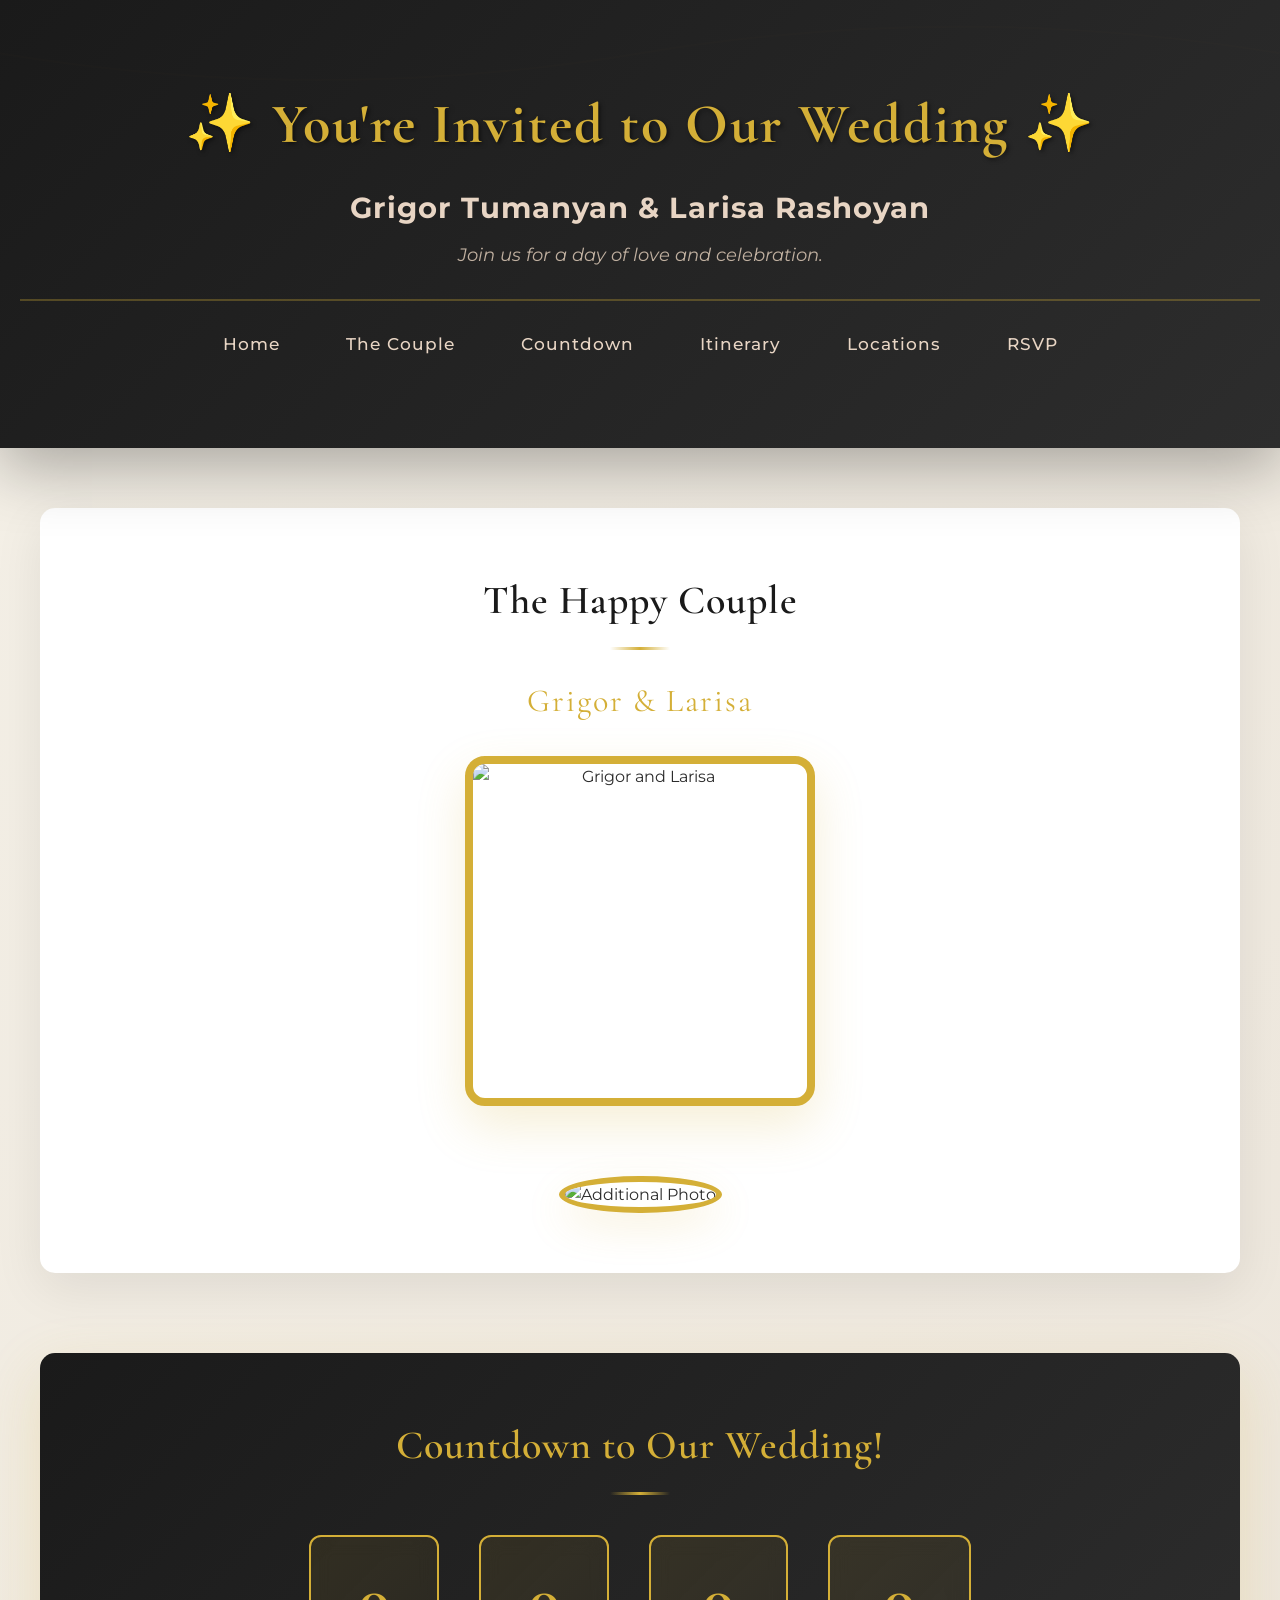
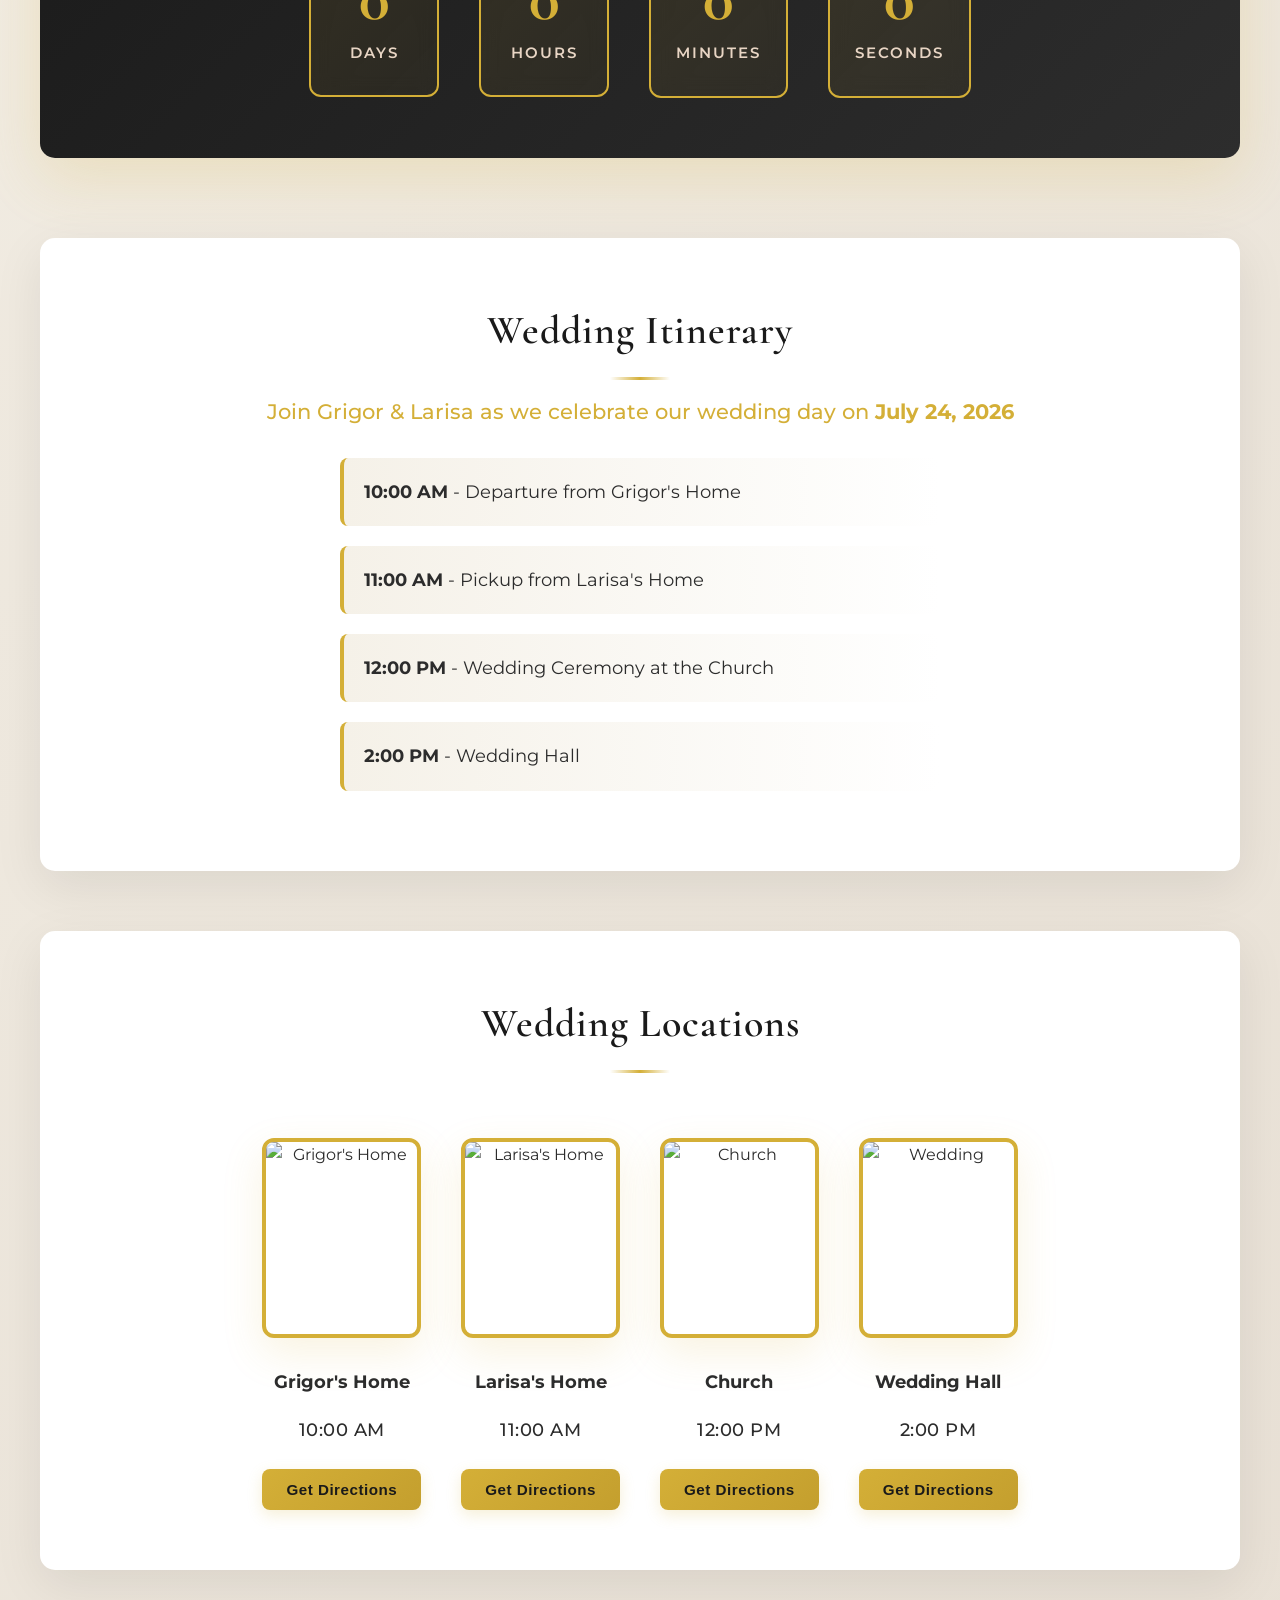
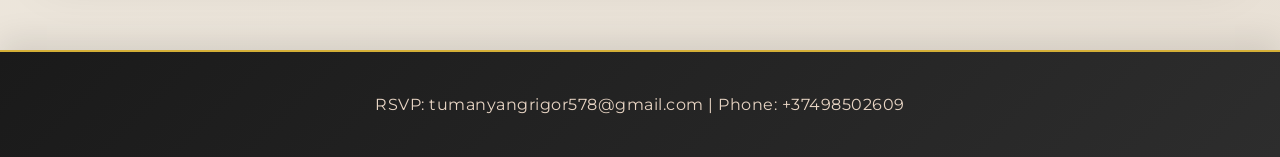
==== index.html @ 92a8a8e8 "optimizing photos" ====
<!DOCTYPE html>
<html lang="en">
<head>
    <meta charset="UTF-8">
    <meta name="viewport" content="width=device-width, initial-scale=1.0">
    <meta name="description" content="Wedding Invitation for Grigor Tumanyan & Larisa Rashoyan - July 24, 2026">
    <title>Wedding Invitation</title>
    <link rel="preconnect" href="https://fonts.googleapis.com">
    <link rel="preconnect" href="https://fonts.gstatic.com" crossorigin>
    <link rel="dns-prefetch" href="https://www.google.com">
    <link rel="stylesheet" href="style.css">
    <link rel="preload" as="image" href="images/main.webp" type="image/webp">
    <link rel="preload" as="image" href="images/main.jpg" type="image/jpeg">
</head>
<body>
    <header id="home">
        <h1 class="header-title">✨ You're Invited to Our Wedding ✨</h1>
        <p class="couple-names"><strong>Grigor Tumanyan & Larisa Rashoyan</strong></p>
        <p class="tagline">Join us for a day of love and celebration.</p>
        <nav class="header-nav">
            <a href="#home" class="nav-link">Home</a>
            <a href="#couple" class="nav-link">The Couple</a>
            <a href="#countdown" class="nav-link">Countdown</a>
            <a href="#itinerary" class="nav-link">Itinerary</a>
            <a href="#locations" class="nav-link">Locations</a>
            <a href="#rsvp" class="nav-link">RSVP</a>
        </nav>
    </header>

    <section class="couple" id="couple">
        <h2>The Happy Couple</h2>
        <p class="subtitle">Grigor & Larisa</p>
        <picture class="main-photo-picture">
            <source srcset="images/main.webp" type="image/webp">
            <img src="images/main.jpg" alt="Grigor and Larisa" class="main-photo" loading="lazy" decoding="async">
        </picture>
        <div class="other-photos">
            <picture>
                <source srcset="images/hands.webp" type="image/webp">
                <img src="images/hands.jpg" alt="Additional Photo" class="photo" loading="lazy" decoding="async">
            </picture>
        </div>
    </section>

    <section class="countdown" id="countdown">
        <h2>Countdown to Our Wedding!</h2>
        <div class="timer">
            <div class="time-unit">
                <span id="days" class="time-value">0</span>
                <p class="time-label">Days</p>
            </div>
            <div class="time-unit">
                <span id="hours" class="time-value">0</span>
                <p class="time-label">Hours</p>
            </div>
            <div class="time-unit">
                <span id="minutes" class="time-value">0</span>
                <p class="time-label">Minutes</p>
            </div>
            <div class="time-unit">
                <span id="seconds" class="time-value">0</span>
                <p class="time-label">Seconds</p>
            </div>
        </div>
    </section>

    <section class="schedule" id="itinerary">
        <h2>Wedding Itinerary</h2>
        <p>Join Grigor & Larisa as we celebrate our wedding day on <strong>July 24, 2026</strong></p>
        <ul>
            <li><strong>10:00 AM</strong> - Departure from Grigor's Home</li>
            <li><strong>11:00 AM</strong> - Pickup from Larisa's Home</li>
            <li><strong>12:00 PM</strong> - Wedding Ceremony at the Church</li>
            <li><strong>2:00 PM</strong> - Wedding Hall</li>
        </ul>
    </section>

    <section class="locations" id="locations">
        <h2>Wedding Locations</h2>
        <div class="locations-grid">
            <div class="location">
                <picture>
                    <source srcset="images/husband_home.webp" type="image/webp">
                    <img src="images/husband_home.jpg" alt="Grigor's Home" class="location-photo" loading="lazy" decoding="async">
                </picture>
                <p><strong>Grigor's Home</strong></p>
                <p class="time">10:00 AM</p>
                <button class="directions-btn" data-lat="40.828538" data-lng="43.827329" data-name="Grigor's Home">Get Directions</button>
            </div>
            <div class="location">
                <picture>
                    <source srcset="images/wife_home.webp" type="image/webp">
                    <img src="images/wife_home.jpg" alt="Larisa's Home" class="location-photo" loading="lazy" decoding="async">
                </picture>
                <p><strong>Larisa's Home</strong></p>
                <p class="time">11:00 AM</p>
                <button class="directions-btn" data-lat="40.804065" data-lng="43.864060" data-name="Larisa's Home">Get Directions</button>
            </div>
            <div class="location">
                <picture>
                    <source srcset="images/church.webp" type="image/webp">
                    <img src="images/church.jpg" alt="Church" class="location-photo" loading="lazy" decoding="async">
                </picture>
                <p><strong>Church</strong></p>
                <p class="time">12:00 PM</p>
                <button class="directions-btn" data-lat="40.784208" data-lng="43.840868" data-name="Church">Get Directions</button>
            </div>
            <div class="location">
                <picture>
                    <source srcset="images/restaurant.webp" type="image/webp">
                    <img src="images/restaurant.jpg" alt="Wedding" class="location-photo" loading="lazy" decoding="async">
                </picture>
                <p><strong>Wedding Hall</strong></p>
                <p class="time">2:00 PM</p>
                <button class="directions-btn" data-lat="40.828369" data-lng="43.833989" data-name="Wedding Hall">Get Directions</button>
            </div>
        </div>
    </section>


    <footer id="rsvp">
        <p>RSVP: tumanyangrigor578@gmail.com | Phone: +37498502609</p>
    </footer>

    <script>
        function updateCountdown() {
            // Set the wedding date and time: July 24, 2026 at 14:00 (2:00 PM)
            const weddingDate = new Date('July 24, 2026 14:00:00').getTime();

            // Update the countdown every 1 second
            const countdownInterval = setInterval(function() {
                // Get current date and time
                const now = new Date().getTime();

                // Calculate time difference
                const distance = weddingDate - now;

                // Calculate days, hours, minutes, seconds
                const days = Math.floor(distance / (1000 * 60 * 60 * 24));
                const hours = Math.floor((distance % (1000 * 60 * 60 * 24)) / (1000 * 60 * 60));
                const minutes = Math.floor((distance % (1000 * 60 * 60)) / (1000 * 60));
                const seconds = Math.floor((distance % (1000 * 60)) / 1000);

                // Update the DOM
                document.getElementById('days').textContent = days;
                document.getElementById('hours').textContent = hours;
                document.getElementById('minutes').textContent = minutes;
                document.getElementById('seconds').textContent = seconds;

                // If the countdown is finished
                if (distance < 0) {
                    clearInterval(countdownInterval);
                    document.getElementById('days').textContent = '0';
                    document.getElementById('hours').textContent = '0';
                    document.getElementById('minutes').textContent = '0';
                    document.getElementById('seconds').textContent = '0';
                }
            }, 1000);
        }

        // Start countdown when page loads
        window.addEventListener('load', updateCountdown);

        // Make header title clickable to scroll to top
        document.addEventListener('DOMContentLoaded', function() {
            const headerTitle = document.querySelector('.header-title');
            if (headerTitle) {
                headerTitle.addEventListener('click', function() {
                    window.scrollTo({
                        top: 0,
                        behavior: 'smooth'
                    });
                });
                headerTitle.style.cursor = 'pointer';
            }

            // Handle directions button clicks
            const directionsButtons = document.querySelectorAll('.directions-btn');

            directionsButtons.forEach(button => {
                button.addEventListener('click', function() {
                    const destLat = this.getAttribute('data-lat');
                    const destLng = this.getAttribute('data-lng');
                    const destName = this.getAttribute('data-name');

                    // Check if geolocation is available
                    if (navigator.geolocation) {
                        this.textContent = 'Getting your location...';
                        this.disabled = true;

                        navigator.geolocation.getCurrentPosition(
                            function(position) {
                                const currentLat = position.coords.latitude;
                                const currentLng = position.coords.longitude;

                                // Open Google Maps with directions
                                const mapsUrl = `https://www.google.com/maps/dir/${currentLat},${currentLng}/${destLat},${destLng}?travelmode=driving`;
                                window.open(mapsUrl, '_blank');

                                // Reset button
                                button.textContent = 'Get Directions';
                                button.disabled = false;
                            },
                            function(error) {
                                // If geolocation fails, open without current location
                                alert('Could not get your location. Opening directions to ' + destName);
                                const mapsUrl = `https://www.google.com/maps/search/${destLat},${destLng}`;
                                window.open(mapsUrl, '_blank');

                                // Reset button
                                button.textContent = 'Get Directions';
                                button.disabled = false;
                            }
                        );
                    } else {
                        // Fallback if geolocation is not available
                        alert('Geolocation is not supported by your browser. Opening location in Google Maps...');
                        const mapsUrl = `https://www.google.com/maps/search/${destLat},${destLng}`;
                        window.open(mapsUrl, '_blank');
                    }
                });
            });
        });
    </script>
</body>
</html>
---- style.css ----
@import url('https://fonts.googleapis.com/css2?family=Cormorant+Garamond:ital,wght@0,300;0,400;0,500;0,600;0,700&family=Montserrat:ital,wght@0,300;0,400;0,500;0,600;0,700&display=swap&font-display=swap');

* {
    margin: 0;
    padding: 0;
    box-sizing: border-box;
}

body {
    font-family: 'Montserrat', sans-serif;
    background: linear-gradient(135deg, #f5f1e8 0%, #e8e0d5 100%);
    color: #2c2c2c;
    line-height: 1.6;
    min-height: 100vh;
    scroll-behavior: smooth;
}

/* Header Styles */
header {
    background: linear-gradient(135deg, #1a1a1a 0%, #2d2d2d 100%);
    color: #fff;
    padding: 80px 20px;
    text-align: center;
    box-shadow: 0 20px 60px rgba(0, 0, 0, 0.3);
    position: relative;
    overflow: hidden;
}

header::before {
    content: '';
    position: absolute;
    top: 0;
    left: 0;
    right: 0;
    bottom: 0;
    background: url('data:image/svg+xml,<svg xmlns="http://www.w3.org/2000/svg" viewBox="0 0 1200 120"><path d="M0,50 Q300,100 600,50 T1200,50" fill="none" stroke="%23d4af37" stroke-width="2" opacity="0.1"/></svg>');
    background-repeat: repeat-x;
    opacity: 0.1;
    pointer-events: none;
}

header h1 {
    font-family: 'Cormorant Garamond', serif;
    font-size: 3.5em;
    color: #d4af37;
    margin-bottom: 15px;
    font-weight: 700;
    letter-spacing: 2px;
    text-shadow: 2px 2px 4px rgba(0, 0, 0, 0.5);
    position: relative;
    z-index: 1;
}

.header-title {
    cursor: pointer;
    transition: all 0.3s ease;
}

.header-title:hover {
    text-shadow: 2px 2px 8px rgba(212, 175, 55, 0.8);
    letter-spacing: 3px;
    transform: scale(1.02);
}

.header-nav {
    display: flex;
    justify-content: center;
    gap: 30px;
    flex-wrap: wrap;
    margin-top: 30px;
    padding-top: 20px;
    border-top: 2px solid rgba(212, 175, 55, 0.3);
    position: relative;
    z-index: 10;
}

.nav-link {
    color: #e8d5c4;
    text-decoration: none;
    font-size: 1.05em;
    font-weight: 500;
    letter-spacing: 1px;
    padding: 8px 16px;
    border: 2px solid transparent;
    border-radius: 6px;
    transition: all 0.3s ease;
    position: relative;
    z-index: 10;
    display: inline-block;
}

.nav-link:hover {
    color: #d4af37;
    border-color: #d4af37;
    background-color: rgba(212, 175, 55, 0.1);
}

.nav-link:active {
    transform: scale(0.98);
}

.couple-names {
    font-size: 1.8em;
    color: #e8d5c4;
    margin-bottom: 10px;
    font-weight: 600;
    letter-spacing: 1px;
    position: relative;
    z-index: 1;
}

.tagline {
    font-size: 1.1em;
    color: #c0b0a0;
    font-style: italic;
    position: relative;
    z-index: 1;
}

/* Section Styles */
section {
    margin: 60px auto;
    padding: 60px 40px;
    max-width: 1200px;
    background: #fff;
    border-radius: 15px;
    box-shadow: 0 15px 50px rgba(0, 0, 0, 0.08);
    transition: transform 0.3s ease, box-shadow 0.3s ease;
}

section:hover {
    transform: translateY(-5px);
    box-shadow: 0 20px 60px rgba(0, 0, 0, 0.12);
}

h2 {
    font-family: 'Cormorant Garamond', serif;
    font-size: 2.5em;
    color: #1a1a1a;
    margin-bottom: 10px;
    text-align: center;
    font-weight: 600;
    letter-spacing: 1px;
}

h2::after {
    content: '';
    display: block;
    width: 60px;
    height: 3px;
    background: linear-gradient(90deg, transparent, #d4af37, transparent);
    margin: 15px auto;
}

/* Couple Section */
.couple {
    display: flex;
    flex-direction: column;
    align-items: center;
    text-align: center;
}

.subtitle {
    font-family: 'Cormorant Garamond', serif;
    font-size: 2em;
    color: #d4af37;
    margin-bottom: 30px;
    font-weight: 400;
    letter-spacing: 2px;
}

.main-photo {
    width: 350px;
    height: 350px;
    object-fit: cover;
    border-radius: 20px;
    border: 8px solid #d4af37;
    margin-bottom: 40px;
    box-shadow: 0 20px 50px rgba(212, 175, 55, 0.2);
    transition: transform 0.3s ease;
    display: block;
}

.main-photo-picture {
    display: block;
}

.main-photo:hover {
    transform: scale(1.02);
}

.other-photos {
    display: flex;
    gap: 30px;
    justify-content: center;
    flex-wrap: wrap;
    margin-top: 30px;
}

.photo {
    width: 180px;
    height: 180px;
    object-fit: cover;
    border-radius: 50%;
    border: 6px solid #d4af37;
    box-shadow: 0 15px 40px rgba(212, 175, 55, 0.15);
    transition: transform 0.3s ease;
}

.photo:hover {
    transform: scale(1.05) rotate(-2deg);
}

/* Countdown Section */
.countdown {
    background: linear-gradient(135deg, #1a1a1a 0%, #2d2d2d 100%);
    color: white;
    padding: 60px 40px;
    border-radius: 15px;
    box-shadow: 0 20px 60px rgba(212, 175, 55, 0.2);
    position: relative;
    overflow: hidden;
    margin: 80px auto;
}

.countdown::before {
    content: '';
    position: absolute;
    top: -50%;
    right: -50%;
    width: 500px;
    height: 500px;
    background: radial-gradient(circle, #d4af37 0%, transparent 70%);
    opacity: 0.05;
}

.countdown h2 {
    color: #d4af37;
    position: relative;
    z-index: 1;
}

.timer {
    display: flex;
    justify-content: center;
    gap: 40px;
    flex-wrap: wrap;
    position: relative;
    z-index: 1;
    margin-top: 40px;
}

.time-unit {
    background: linear-gradient(135deg, rgba(212, 175, 55, 0.1) 0%, rgba(212, 175, 55, 0.05) 100%);
    padding: 30px 25px;
    border-radius: 12px;
    border: 2px solid #d4af37;
    min-width: 130px;
    text-align: center;
    backdrop-filter: blur(10px);
    transition: all 0.3s ease;
}

.time-unit:hover {
    background: linear-gradient(135deg, rgba(212, 175, 55, 0.2) 0%, rgba(212, 175, 55, 0.1) 100%);
    transform: scale(1.05);
    box-shadow: 0 10px 30px rgba(212, 175, 55, 0.3);
}

.time-value {
    display: block;
    font-size: 4em;
    font-weight: 700;
    color: #d4af37;
    line-height: 1;
    margin-bottom: 10px;
    font-family: 'Cormorant Garamond', serif;
}

.time-label {
    margin: 0;
    font-size: 0.95em;
    text-transform: uppercase;
    letter-spacing: 2px;
    color: #e8d5c4;
    font-weight: 600;
}

/* Schedule Section */
.schedule {
    background: #fff;
    text-align: center;
}

.schedule p {
    font-size: 1.3em;
    color: #d4af37;
    margin-bottom: 30px;
    font-weight: 500;
}

ul {
    list-style: none;
    padding: 0;
    text-align: left;
    max-width: 600px;
    margin: 0 auto;
}

li {
    margin: 20px 0;
    padding: 20px;
    background: linear-gradient(90deg, #f5f1e8 0%, #fff 100%);
    border-left: 4px solid #d4af37;
    border-radius: 8px;
    transition: all 0.3s ease;
    font-size: 1.1em;
    color: #2c2c2c;
}

li:hover {
    background: linear-gradient(90deg, #e8dcc8 0%, #f9f7f3 100%);
    border-left-width: 6px;
    box-shadow: 0 5px 15px rgba(212, 175, 55, 0.1);
    transform: translateX(10px);
}

/* Locations Section */
.locations {
    padding: 60px 40px;
    display: flex;
    flex-direction: column;
}

.locations h2 {
    margin-bottom: 50px;
}

.locations-grid {
    display: flex;
    flex-wrap: wrap;
    justify-content: center;
    gap: 40px;
}

.location {
    display: flex;
    flex-direction: column;
    text-align: center;
    max-width: 250px;
    transition: all 0.3s ease;
}

.location:hover {
    transform: translateY(-10px);
}

.location-photo {
    width: 100%;
    height: 200px;
    object-fit: cover;
    border-radius: 12px;
    border: 4px solid #d4af37;
    margin-bottom: 20px;
    box-shadow: 0 15px 40px rgba(212, 175, 55, 0.15);
    transition: transform 0.3s ease;
    display: block;
}

picture {
    display: block;
}

.location-photo:hover {
    transform: scale(1.03);
}

.location p {
    font-size: 1.1em;
    color: #2c2c2c;
    margin: 10px 0;
    font-weight: 500;
}

.time {
    font-size: 0.95em;
    color: #d4af37;
    margin-top: 10px;
    font-weight: 600;
    letter-spacing: 0.5px;
}

.directions-btn {
    background: linear-gradient(135deg, #d4af37 0%, #c49f2e 100%);
    color: #1a1a1a;
    border: none;
    padding: 12px 24px;
    font-size: 0.95em;
    font-weight: 600;
    border-radius: 8px;
    cursor: pointer;
    margin-top: 15px;
    transition: all 0.3s ease;
    letter-spacing: 0.5px;
    box-shadow: 0 5px 15px rgba(212, 175, 55, 0.2);
}

.directions-btn:hover:not(:disabled) {
    background: linear-gradient(135deg, #e8c83d 0%, #d4af37 100%);
    transform: translateY(-2px);
    box-shadow: 0 8px 25px rgba(212, 175, 55, 0.35);
}

.directions-btn:active:not(:disabled) {
    transform: translateY(0);
    box-shadow: 0 3px 10px rgba(212, 175, 55, 0.2);
}

.directions-btn:disabled {
    opacity: 0.7;
    cursor: not-allowed;
}


footer {
    background: linear-gradient(135deg, #1a1a1a 0%, #2d2d2d 100%);
    color: #e8d5c4;
    padding: 40px 20px;
    text-align: center;
    margin-top: 80px;
    border-top: 2px solid #d4af37;
    box-shadow: 0 -10px 30px rgba(0, 0, 0, 0.1);
    position: relative;
}

footer p {
    margin: 0;
    font-size: 1em;
    letter-spacing: 0.5px;
}

footer a {
    color: #d4af37;
    text-decoration: none;
    transition: color 0.3s ease;
}

footer a:hover {
    color: #e8d5c4;
    text-decoration: underline;
}
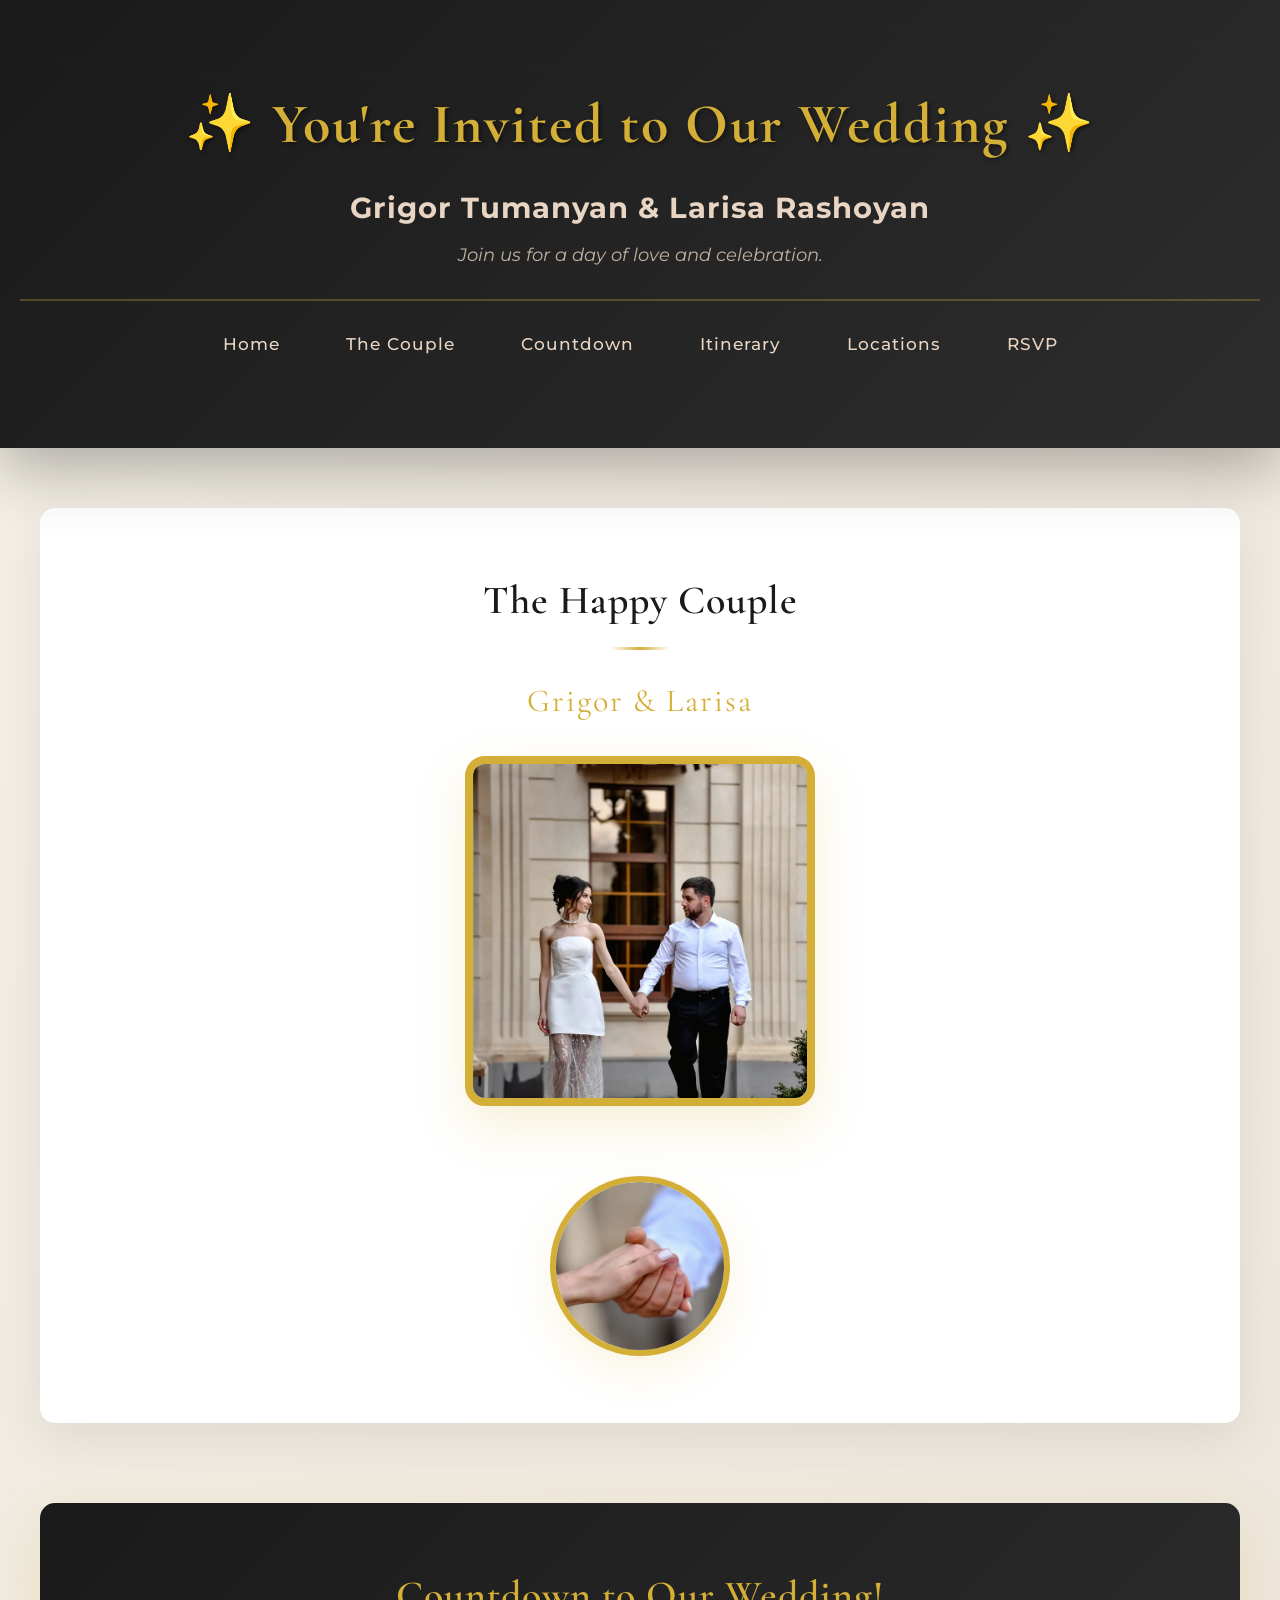
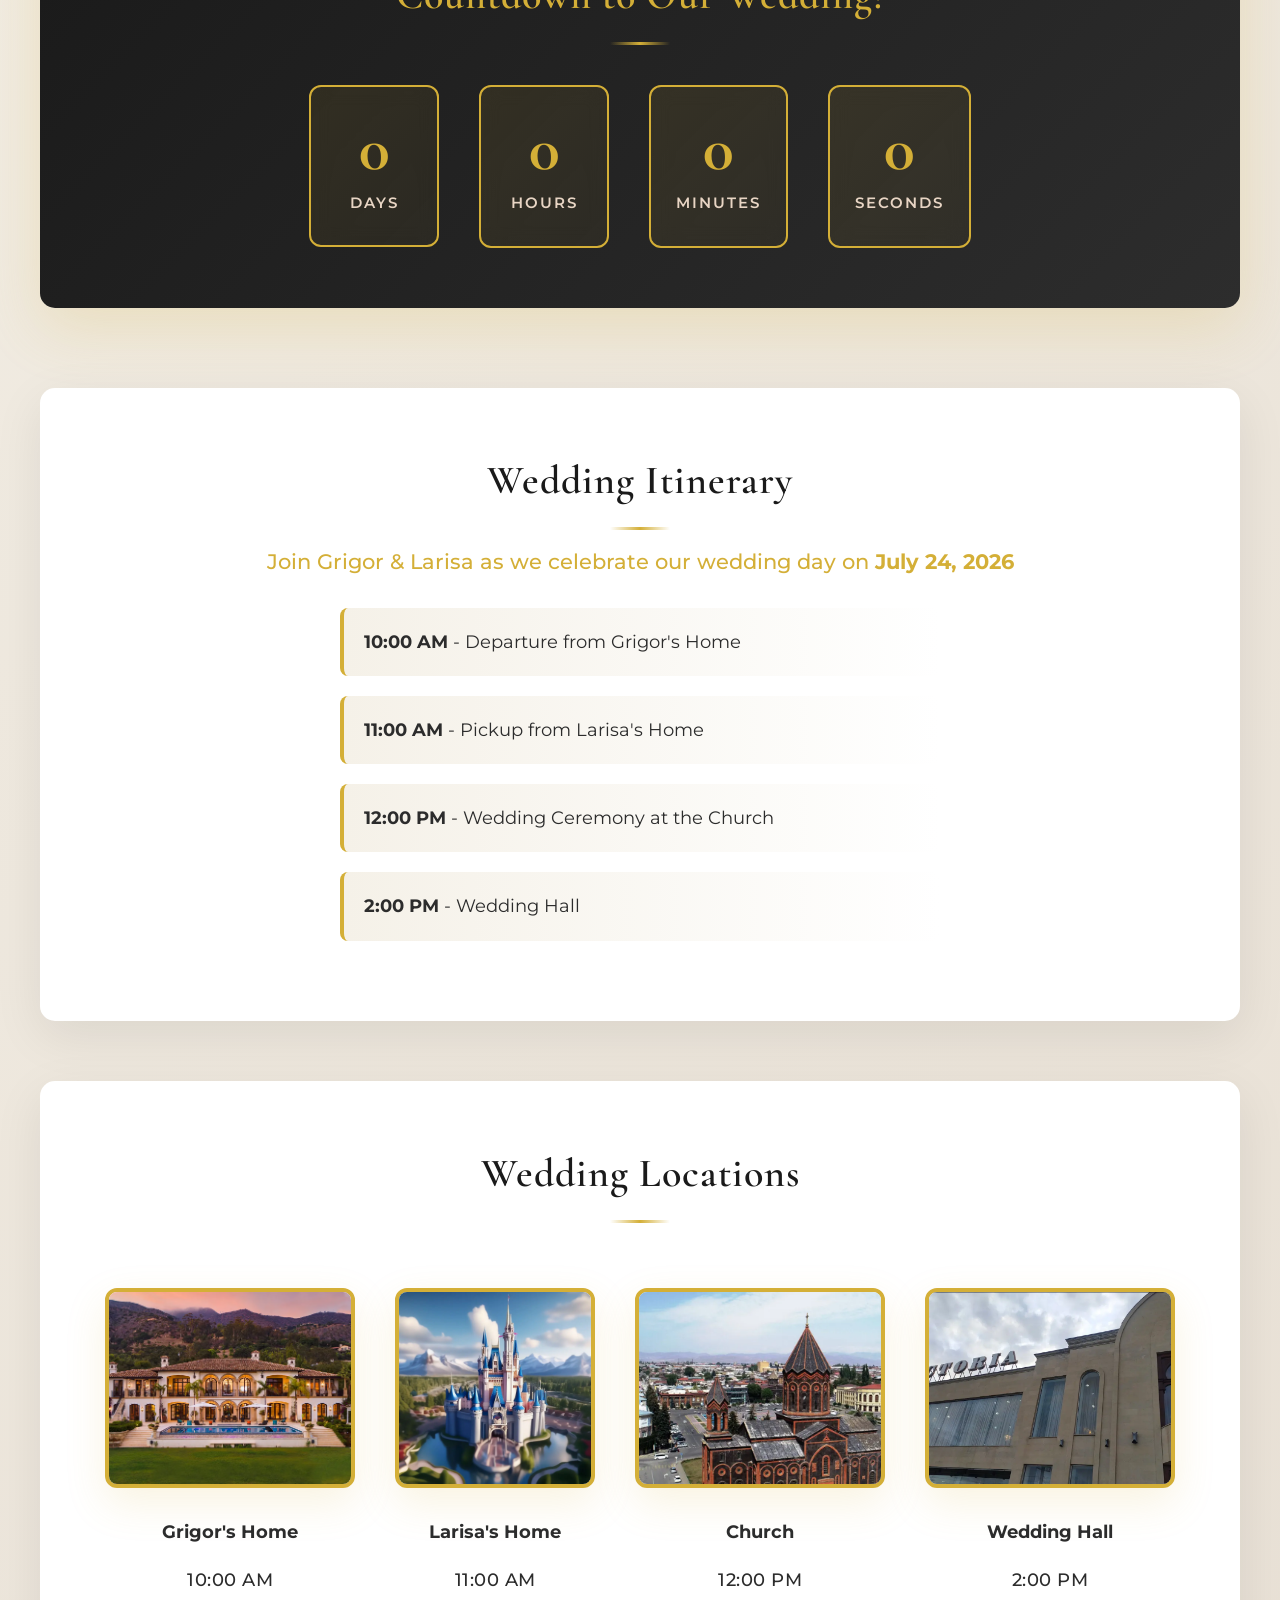
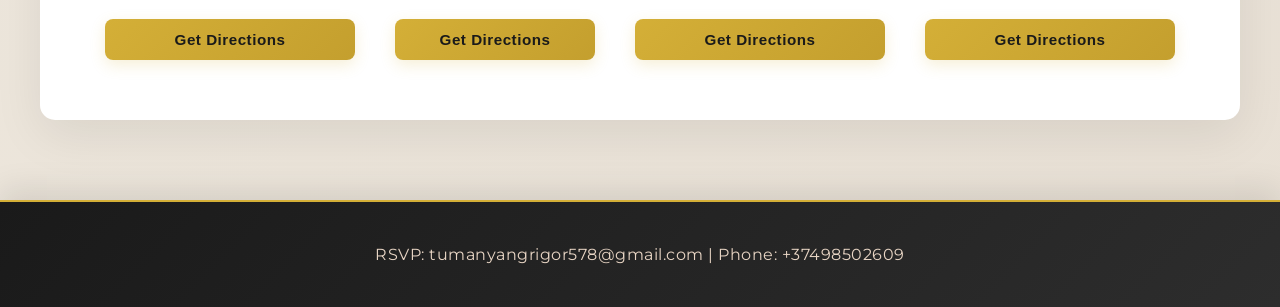
==== commit 820b7240: "optimizing photos" ====
--- a/index.html
+++ b/index.html
@@ -9,8 +9,8 @@
     <link rel="preconnect" href="https://fonts.gstatic.com" crossorigin>
     <link rel="dns-prefetch" href="https://www.google.com">
     <link rel="stylesheet" href="style.css">
-    <link rel="preload" as="image" href="images/main.webp" type="image/webp">
-    <link rel="preload" as="image" href="images/main.jpg" type="image/jpeg">
+    <link rel="preload" as="image" href="./images/main.webp" type="image/webp">
+    <link rel="preload" as="image" href="./images/main.jpg" type="image/jpeg">
 </head>
 <body>
     <header id="home">
@@ -31,13 +31,13 @@
         <h2>The Happy Couple</h2>
         <p class="subtitle">Grigor & Larisa</p>
         <picture class="main-photo-picture">
-            <source srcset="images/main.webp" type="image/webp">
-            <img src="images/main.jpg" alt="Grigor and Larisa" class="main-photo" loading="lazy" decoding="async">
+            <source srcset="./images/main.webp" type="image/webp">
+            <img src="./images/main.jpg" alt="Grigor and Larisa" class="main-photo">
         </picture>
         <div class="other-photos">
             <picture>
-                <source srcset="images/hands.webp" type="image/webp">
-                <img src="images/hands.jpg" alt="Additional Photo" class="photo" loading="lazy" decoding="async">
+                <source srcset="./images/hands.webp" type="image/webp">
+                <img src="./images/hands.jpg" alt="Additional Photo" class="photo">
             </picture>
         </div>
     </section>
@@ -80,8 +80,8 @@
         <div class="locations-grid">
             <div class="location">
                 <picture>
-                    <source srcset="images/husband_home.webp" type="image/webp">
-                    <img src="images/husband_home.jpg" alt="Grigor's Home" class="location-photo" loading="lazy" decoding="async">
+                    <source srcset="./images/husband_home.webp" type="image/webp">
+                    <img src="./images/husband_home.jpg" alt="Grigor's Home" class="location-photo">
                 </picture>
                 <p><strong>Grigor's Home</strong></p>
                 <p class="time">10:00 AM</p>
@@ -89,8 +89,8 @@
             </div>
             <div class="location">
                 <picture>
-                    <source srcset="images/wife_home.webp" type="image/webp">
-                    <img src="images/wife_home.jpg" alt="Larisa's Home" class="location-photo" loading="lazy" decoding="async">
+                    <source srcset="./images/wife_home.webp" type="image/webp">
+                    <img src="./images/wife_home.jpg" alt="Larisa's Home" class="location-photo">
                 </picture>
                 <p><strong>Larisa's Home</strong></p>
                 <p class="time">11:00 AM</p>
@@ -98,8 +98,8 @@
             </div>
             <div class="location">
                 <picture>
-                    <source srcset="images/church.webp" type="image/webp">
-                    <img src="images/church.jpg" alt="Church" class="location-photo" loading="lazy" decoding="async">
+                    <source srcset="./images/church.webp" type="image/webp">
+                    <img src="./images/church.jpg" alt="Church" class="location-photo">
                 </picture>
                 <p><strong>Church</strong></p>
                 <p class="time">12:00 PM</p>
@@ -107,8 +107,8 @@
             </div>
             <div class="location">
                 <picture>
-                    <source srcset="images/restaurant.webp" type="image/webp">
-                    <img src="images/restaurant.jpg" alt="Wedding" class="location-photo" loading="lazy" decoding="async">
+                    <source srcset="./images/restaurant.webp" type="image/webp">
+                    <img src="./images/restaurant.jpg" alt="Wedding" class="location-photo">
                 </picture>
                 <p><strong>Wedding Hall</strong></p>
                 <p class="time">2:00 PM</p>
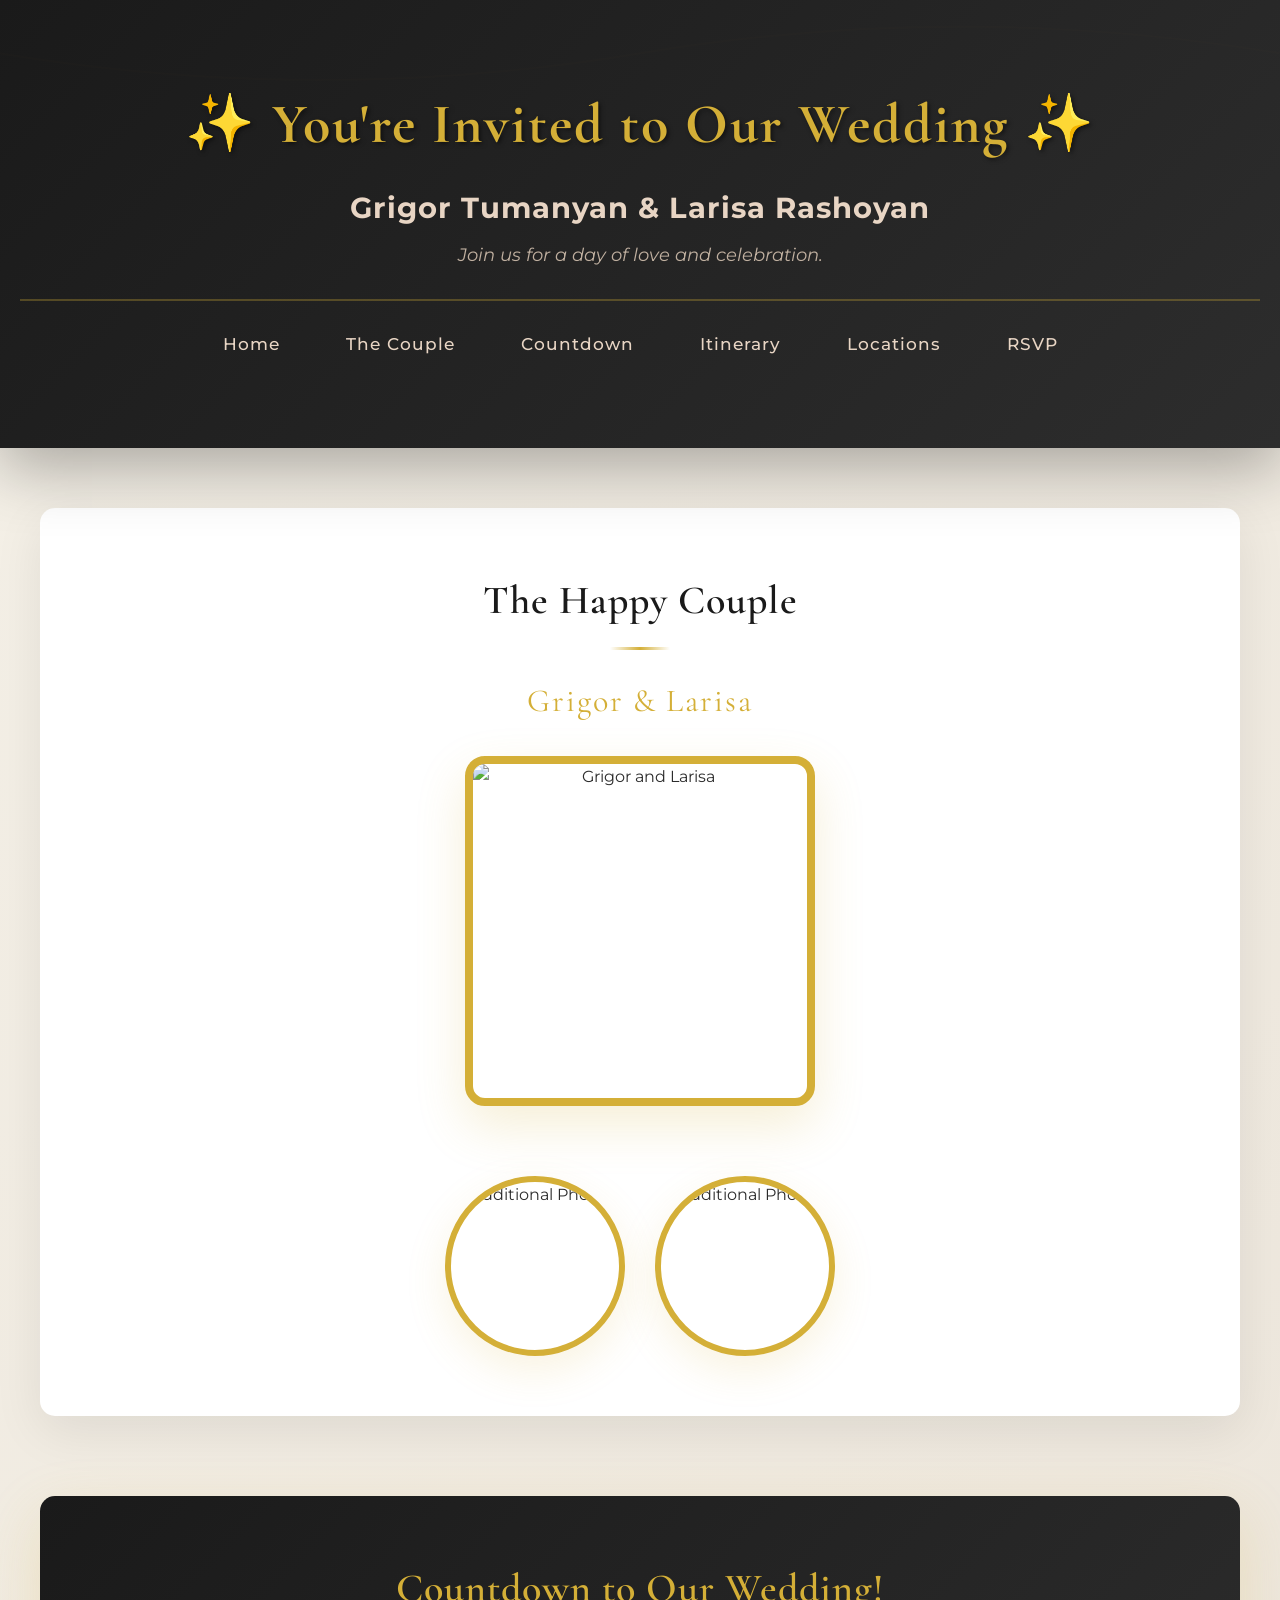
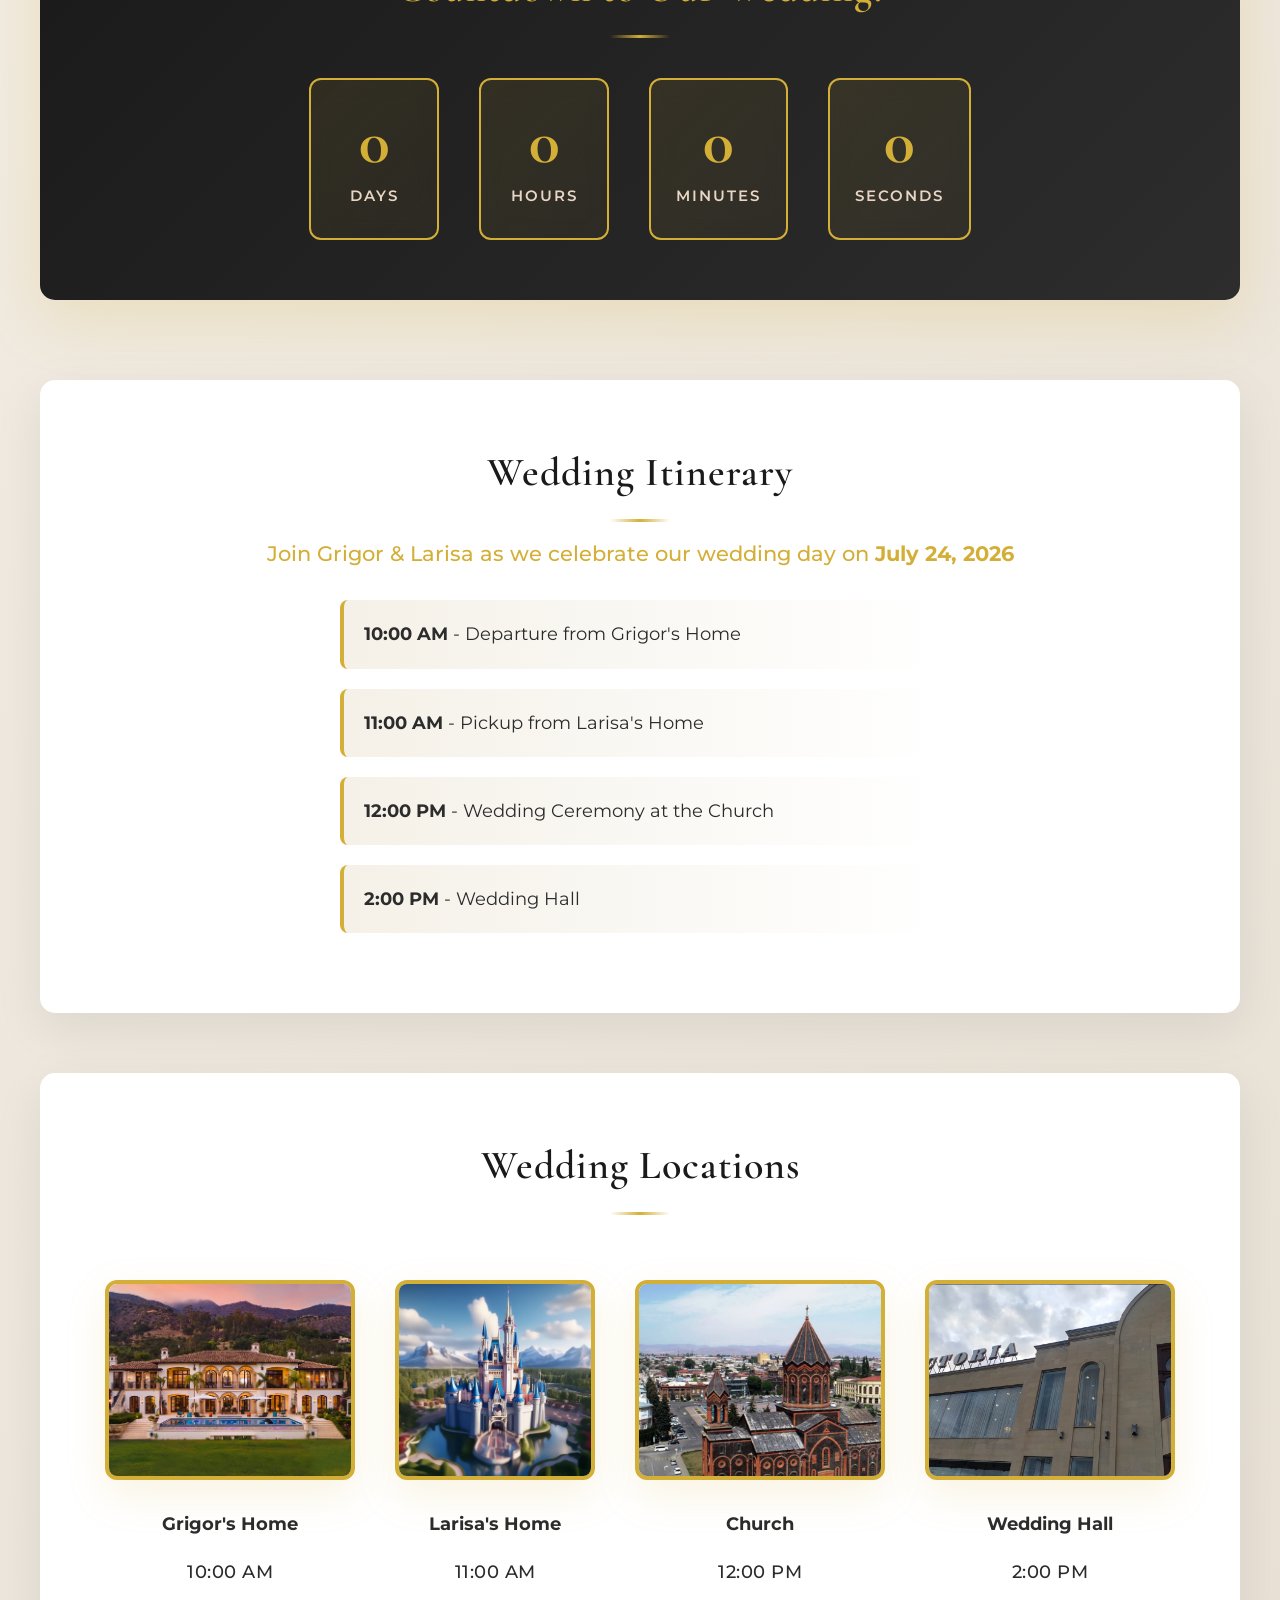
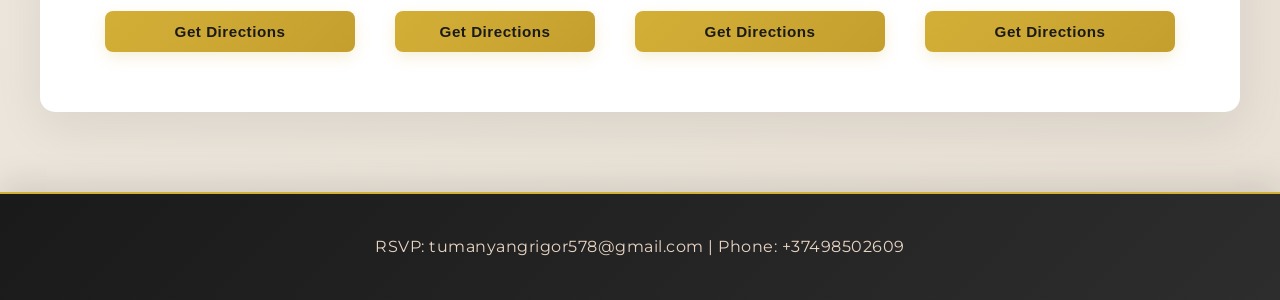
==== commit 8184c273: "rollback" ====
--- a/index.html
+++ b/index.html
@@ -3,14 +3,10 @@
 <head>
     <meta charset="UTF-8">
     <meta name="viewport" content="width=device-width, initial-scale=1.0">
-    <meta name="description" content="Wedding Invitation for Grigor Tumanyan & Larisa Rashoyan - July 24, 2026">
     <title>Wedding Invitation</title>
     <link rel="preconnect" href="https://fonts.googleapis.com">
     <link rel="preconnect" href="https://fonts.gstatic.com" crossorigin>
-    <link rel="dns-prefetch" href="https://www.google.com">
     <link rel="stylesheet" href="style.css">
-    <link rel="preload" as="image" href="./images/main.webp" type="image/webp">
-    <link rel="preload" as="image" href="./images/main.jpg" type="image/jpeg">
 </head>
 <body>
     <header id="home">
@@ -30,15 +26,10 @@
     <section class="couple" id="couple">
         <h2>The Happy Couple</h2>
         <p class="subtitle">Grigor & Larisa</p>
-        <picture class="main-photo-picture">
-            <source srcset="./images/main.webp" type="image/webp">
-            <img src="./images/main.jpg" alt="Grigor and Larisa" class="main-photo">
-        </picture>
+        <img src="images/main.jpg" alt="Grigor and Larisa" class="main-photo" loading="lazy">
         <div class="other-photos">
-            <picture>
-                <source srcset="./images/hands.webp" type="image/webp">
-                <img src="./images/hands.jpg" alt="Additional Photo" class="photo">
-            </picture>
+            <img src="images/fathers.jpg" alt="Additional Photo 1" class="photo" loading="lazy">
+            <img src="images/hands.jpg" alt="Additional Photo 2" class="photo" loading="lazy">
         </div>
     </section>
 
@@ -79,37 +70,26 @@
         <h2>Wedding Locations</h2>
         <div class="locations-grid">
             <div class="location">
-                <picture>
-                    <source srcset="./images/husband_home.webp" type="image/webp">
-                    <img src="./images/husband_home.jpg" alt="Grigor's Home" class="location-photo">
-                </picture>
+                <img src="images/husband_home.jpg" alt="Grigor's Home" class="location-photo" loading="lazy">
                 <p><strong>Grigor's Home</strong></p>
                 <p class="time">10:00 AM</p>
                 <button class="directions-btn" data-lat="40.828538" data-lng="43.827329" data-name="Grigor's Home">Get Directions</button>
             </div>
             <div class="location">
-                <picture>
-                    <source srcset="./images/wife_home.webp" type="image/webp">
-                    <img src="./images/wife_home.jpg" alt="Larisa's Home" class="location-photo">
-                </picture>
+                <img src="images/wife_home.jpg" alt="Larisa's Home" class="location-photo" loading="lazy">
                 <p><strong>Larisa's Home</strong></p>
                 <p class="time">11:00 AM</p>
                 <button class="directions-btn" data-lat="40.804065" data-lng="43.864060" data-name="Larisa's Home">Get Directions</button>
             </div>
-            <div class="location">
-                <picture>
-                    <source srcset="./images/church.webp" type="image/webp">
-                    <img src="./images/church.jpg" alt="Church" class="location-photo">
-                </picture>
+
+            <div class="location">
+                <img src="images/church.jpg" alt="Church" class="location-photo" loading="lazy">
                 <p><strong>Church</strong></p>
                 <p class="time">12:00 PM</p>
                 <button class="directions-btn" data-lat="40.784208" data-lng="43.840868" data-name="Church">Get Directions</button>
             </div>
             <div class="location">
-                <picture>
-                    <source srcset="./images/restaurant.webp" type="image/webp">
-                    <img src="./images/restaurant.jpg" alt="Wedding" class="location-photo">
-                </picture>
+                <img src="images/restaurant.jpg" alt="Wedding" class="location-photo" loading="lazy">
                 <p><strong>Wedding Hall</strong></p>
                 <p class="time">2:00 PM</p>
                 <button class="directions-btn" data-lat="40.828369" data-lng="43.833989" data-name="Wedding Hall">Get Directions</button>
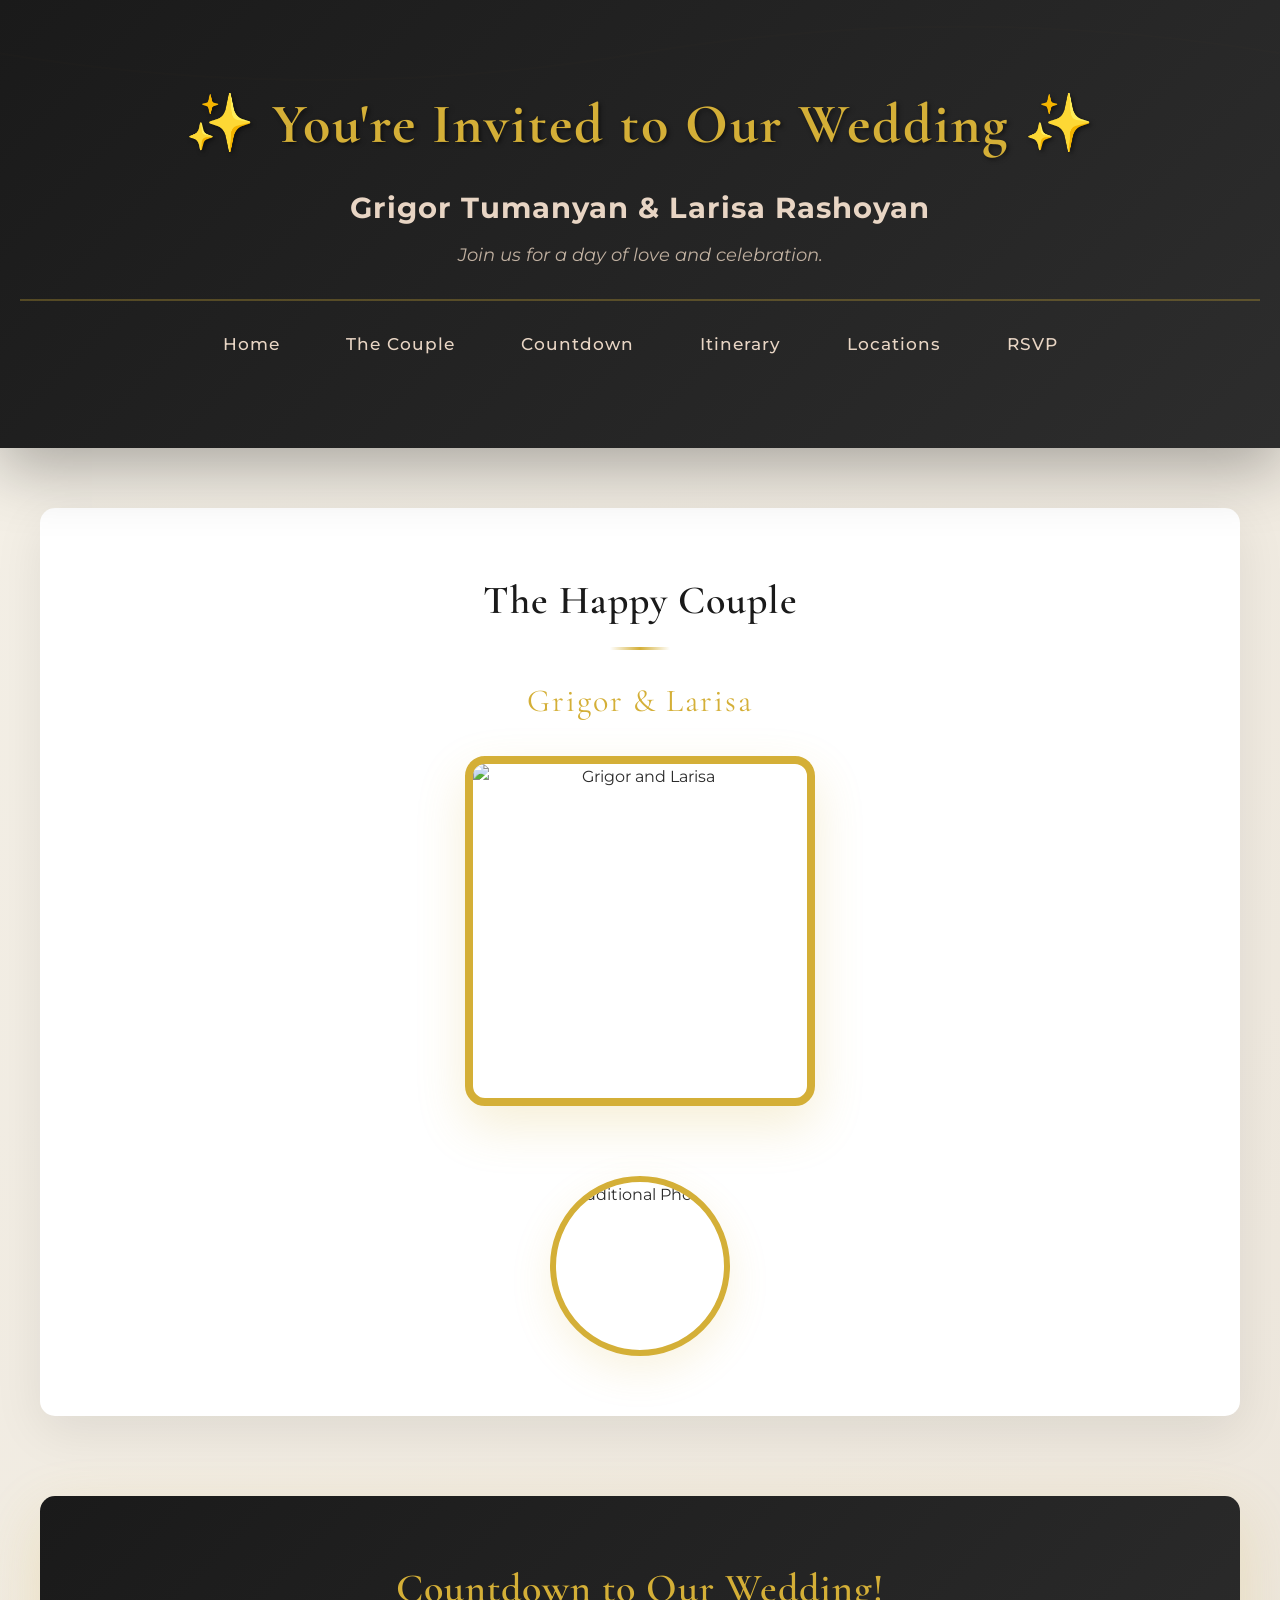
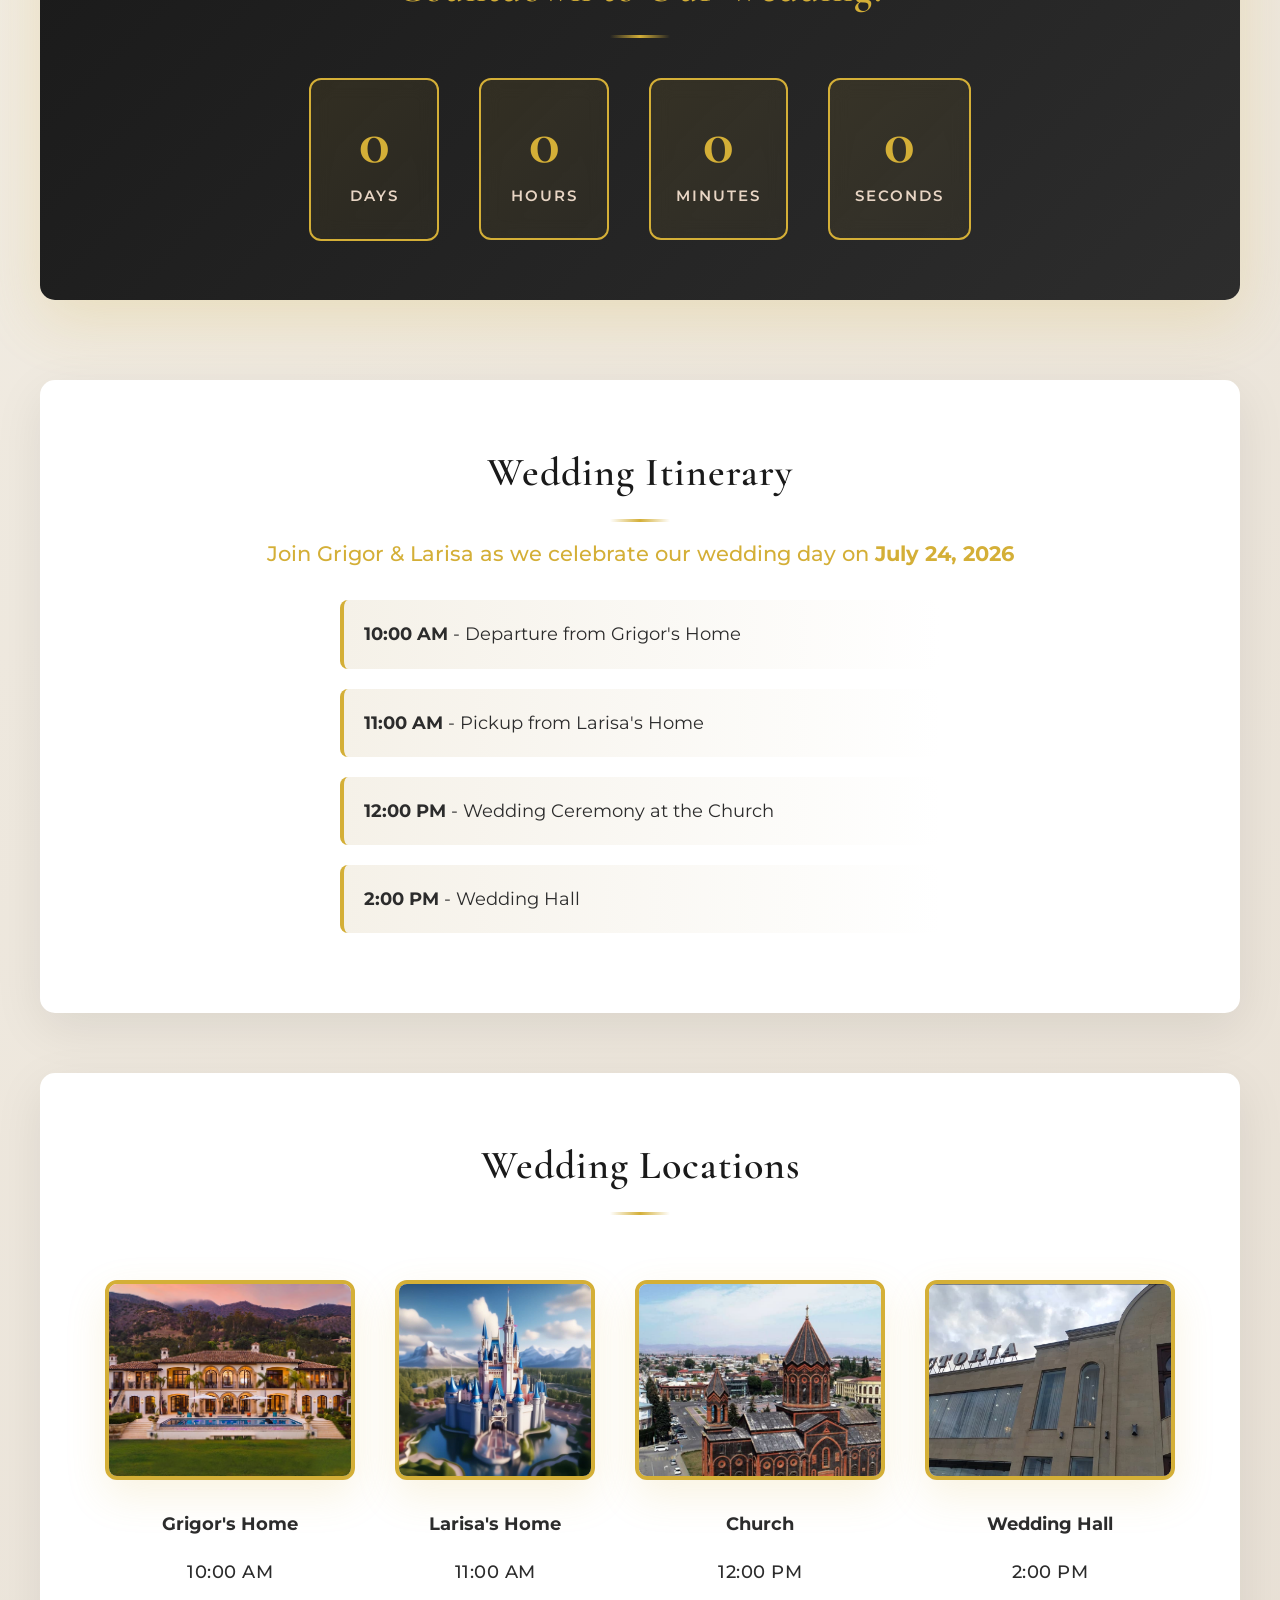
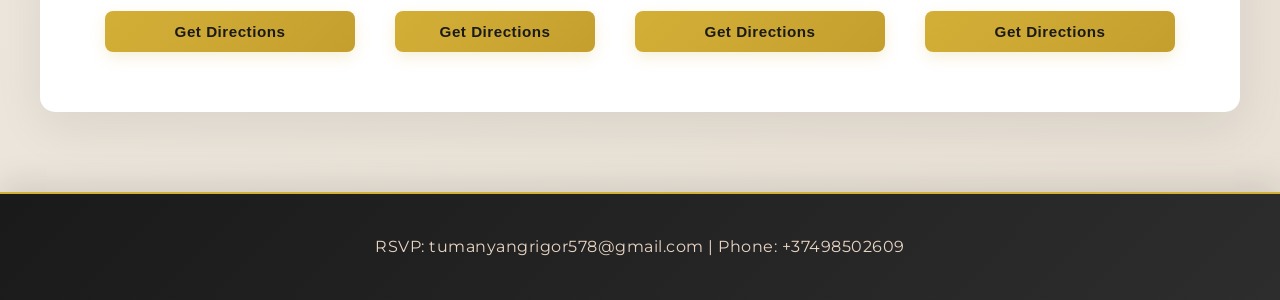
==== commit 580cdf59: "remove fathers photo" ====
--- a/index.html
+++ b/index.html
@@ -28,7 +28,6 @@
         <p class="subtitle">Grigor & Larisa</p>
         <img src="images/main.jpg" alt="Grigor and Larisa" class="main-photo" loading="lazy">
         <div class="other-photos">
-            <img src="images/fathers.jpg" alt="Additional Photo 1" class="photo" loading="lazy">
             <img src="images/hands.jpg" alt="Additional Photo 2" class="photo" loading="lazy">
         </div>
     </section>
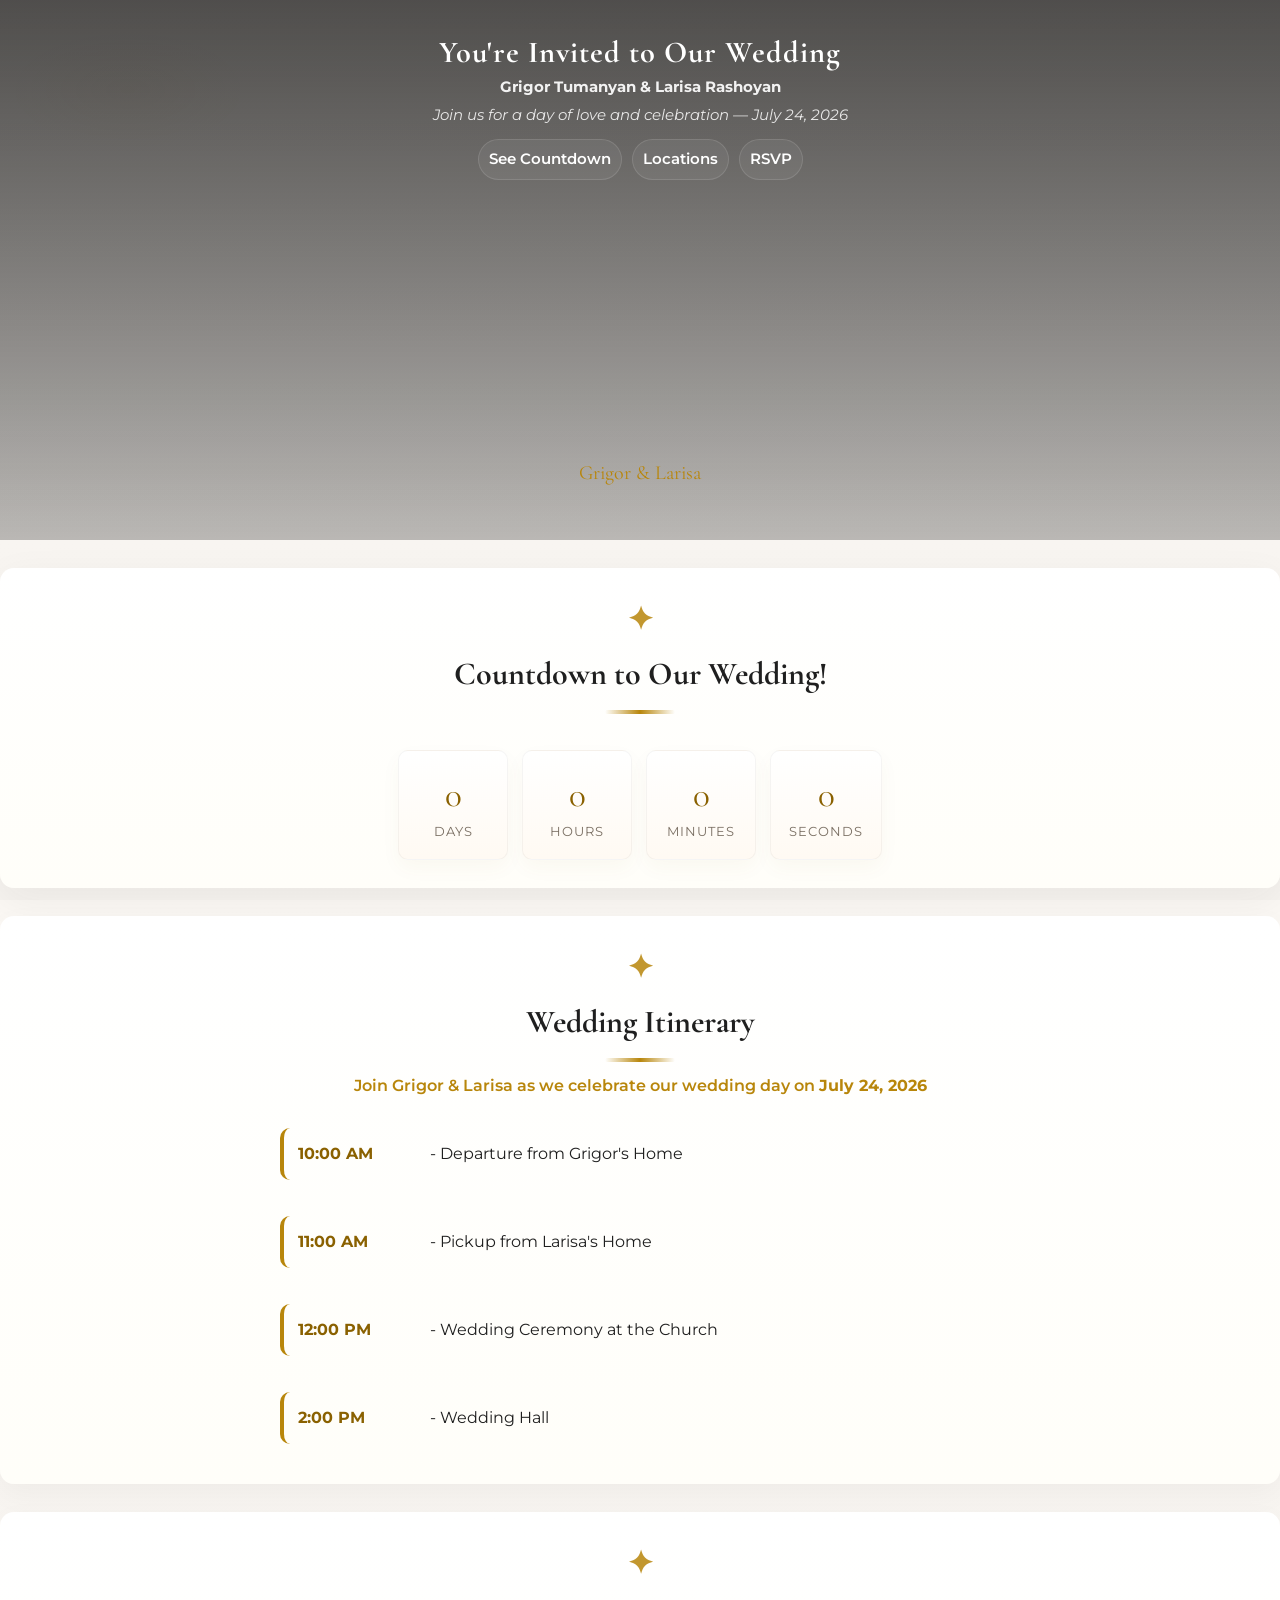
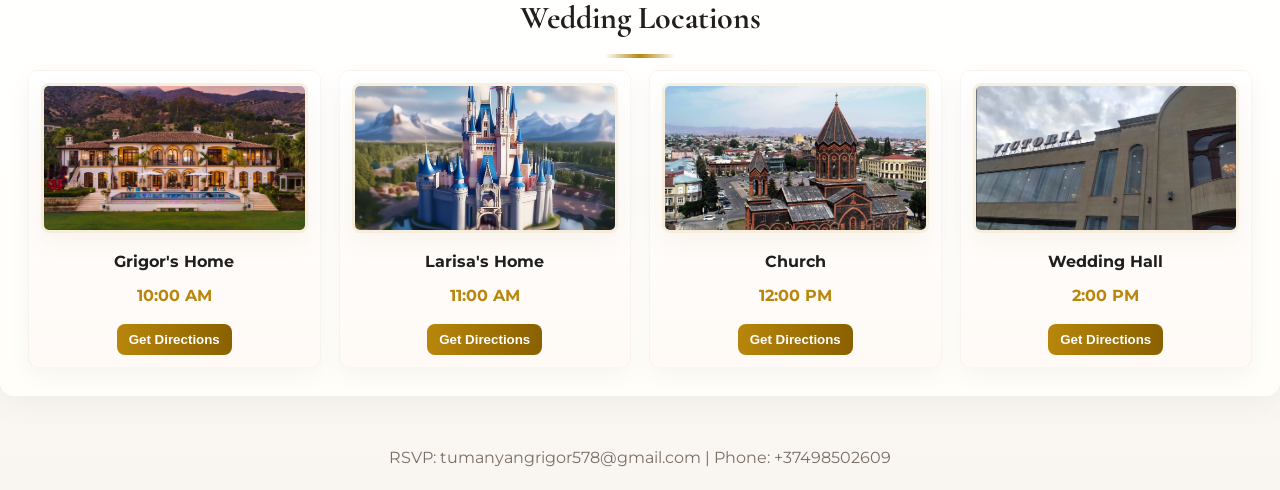
==== commit c0c7fab5: "header is good" ====
--- a/index.html
+++ b/index.html
@@ -7,30 +7,34 @@
     <link rel="preconnect" href="https://fonts.googleapis.com">
     <link rel="preconnect" href="https://fonts.gstatic.com" crossorigin>
     <link rel="stylesheet" href="style.css">
+    <link rel="stylesheet" href="theme.css">
+    <!-- AOS for subtle scroll animations -->
+    <link rel="stylesheet" href="https://unpkg.com/aos@2.3.1/dist/aos.css" />
 </head>
 <body>
     <header id="home">
-        <h1 class="header-title">✨ You're Invited to Our Wedding ✨</h1>
-        <p class="couple-names"><strong>Grigor Tumanyan & Larisa Rashoyan</strong></p>
-        <p class="tagline">Join us for a day of love and celebration.</p>
-        <nav class="header-nav">
-            <a href="#home" class="nav-link">Home</a>
-            <a href="#couple" class="nav-link">The Couple</a>
-            <a href="#countdown" class="nav-link">Countdown</a>
-            <a href="#itinerary" class="nav-link">Itinerary</a>
-            <a href="#locations" class="nav-link">Locations</a>
-            <a href="#rsvp" class="nav-link">RSVP</a>
-        </nav>
+        <div class="hero-wrap">
+            <div class="hero-left" data-aos="fade-up">
+                <h1 class="header-title">You're Invited to Our Wedding</h1>
+                <p class="couple-names"><strong>Grigor Tumanyan &amp; Larisa Rashoyan</strong></p>
+                <p class="tagline">Join us for a day of love and celebration — July 24, 2026</p>
+                <nav class="header-nav hero-cta">
+                    <a href="#countdown" class="nav-link hero-btn">See Countdown</a>
+                    <a href="#locations" class="nav-link hero-btn">Locations</a>
+                    <a href="#rsvp" class="nav-link hero-btn">RSVP</a>
+                </nav>
+            </div>
+
+            <div class="hero-right" data-aos="zoom-in">
+                <div>
+                    <div class="hero-photo-wrap">
+                        <img src="images/hands.jpg" alt="Grigor and Larisa" class="hero-photo" loading="lazy">
+                    </div>
+                    <p class="subtitle">Grigor &amp; Larisa</p>
+                </div>
+            </div>
+        </div>
     </header>
-
-    <section class="couple" id="couple">
-        <h2>The Happy Couple</h2>
-        <p class="subtitle">Grigor & Larisa</p>
-        <img src="images/main.jpg" alt="Grigor and Larisa" class="main-photo" loading="lazy">
-        <div class="other-photos">
-            <img src="images/hands.jpg" alt="Additional Photo 2" class="photo" loading="lazy">
-        </div>
-    </section>
 
     <section class="countdown" id="countdown">
         <h2>Countdown to Our Wedding!</h2>
@@ -101,6 +105,7 @@
         <p>RSVP: tumanyangrigor578@gmail.com | Phone: +37498502609</p>
     </footer>
 
+    <script src="https://unpkg.com/aos@2.3.1/dist/aos.js"></script>
     <script>
         function updateCountdown() {
             // Set the wedding date and time: July 24, 2026 at 14:00 (2:00 PM)
@@ -199,6 +204,18 @@
                     }
                 });
             });
+
+            // Fade-in images once loaded for smoother appearance
+            const allImages = document.querySelectorAll('img');
+            allImages.forEach(img => {
+                if (img.complete) img.classList.add('loaded');
+                else img.addEventListener('load', () => img.classList.add('loaded'));
+            });
+
+            // Initialize AOS (animate on scroll)
+            if (window.AOS) {
+                AOS.init({ duration: 700, easing: 'ease-in-out', once: true });
+            }
         });
     </script>
 </body>
--- a/style.css
+++ b/style.css
@@ -1,452 +1,180 @@
-@import url('https://fonts.googleapis.com/css2?family=Cormorant+Garamond:ital,wght@0,300;0,400;0,500;0,600;0,700&family=Montserrat:ital,wght@0,300;0,400;0,500;0,600;0,700&display=swap&font-display=swap');
 
-* {
-    margin: 0;
-    padding: 0;
-    box-sizing: border-box;
+@import url('https://fonts.googleapis.com/css2?family=Cormorant+Garamond:ital,wght@0,300;0,400;0,500;0,600;0,700&family=Montserrat:ital,wght@0,300;0,400;0,500;0,600;0,700&display=swap');
+
+:root{
+  --bg-1: #fbf8f4;
+  --card: #ffffff;
+  --accent: #b8860b; /* goldenrod */
+  --accent-dark: #8a6100;
+  --muted: #7a6f63;
+  --text: #1f1f1f;
 }
 
-body {
-    font-family: 'Montserrat', sans-serif;
-    background: linear-gradient(135deg, #f5f1e8 0%, #e8e0d5 100%);
-    color: #2c2c2c;
-    line-height: 1.6;
-    min-height: 100vh;
-    scroll-behavior: smooth;
+*{box-sizing:border-box;margin:0;padding:0}
+html,body{height:100%}
+body{
+  font-family: 'Montserrat', sans-serif;
+  background: radial-gradient(1200px 600px at 10% 10%, rgba(186,134,11,0.03), transparent 10%),
+              linear-gradient(180deg, var(--bg-1) 0%, #f6f3ef 100%);
+  color:var(--text);
+  -webkit-font-smoothing:antialiased;
+  -moz-osx-font-smoothing:grayscale;
+  line-height:1.5;
 }
 
-/* Header Styles */
-header {
-    background: linear-gradient(135deg, #1a1a1a 0%, #2d2d2d 100%);
-    color: #fff;
-    padding: 80px 20px;
-    text-align: center;
-    box-shadow: 0 20px 60px rgba(0, 0, 0, 0.3);
-    position: relative;
-    overflow: hidden;
+/* Container and layout */
+main{max-width:1100px;margin:40px auto;padding:0 20px}
+
+/* Header */
+header{
+  text-align:center;padding:48px 20px 28px;position:relative;
+}
+.header-title{font-family:'Cormorant Garamond',serif;font-size:2.6rem;color:var(--accent-dark);letter-spacing:1px}
+.couple-names{font-size:1.15rem;color:var(--muted);margin-top:8px}
+.tagline{color:var(--muted);margin-top:6px;font-style:italic}
+
+.header-nav{display:flex;gap:18px;justify-content:center;margin-top:20px;flex-wrap:wrap}
+.nav-link{color:var(--text);text-decoration:none;padding:8px 14px;border-radius:999px;font-weight:600;border:1px solid transparent;transition:all .18s}
+.nav-link:hover{background:rgba(186,134,11,0.08);border-color:rgba(186,134,11,0.12)}
+
+/* Section base styles */
+section{background:var(--card);border-radius:14px;padding:42px;margin:36px 0;box-shadow:0 10px 30px rgba(31,31,31,0.06)}
+h2{font-family:'Cormorant Garamond',serif;text-align:center;font-size:2rem;color:var(--text);margin-bottom:6px}
+h2::after{content:'';display:block;margin:12px auto;width:70px;height:4px;background:linear-gradient(90deg,transparent,var(--accent),transparent);border-radius:4px}
+
+/* Couple section - visual hero */
+.couple{display:flex;flex-direction:column;align-items:center;text-align:center}
+.subtitle{font-family:'Cormorant Garamond',serif;color:var(--accent);font-size:1.6rem;margin-bottom:22px}
+.other-photos{display:flex;gap:20px;margin-top:26px}
+.photo{width:140px;height:140px;object-fit:cover;border-radius:50%;border:6px solid rgba(186,134,11,0.14);box-shadow:0 12px 28px rgba(138,97,0,0.08);transition:transform .25s}
+.photo:hover{transform:translateY(-6px) rotate(-1deg)}
+
+/* Header hero-specific photo (small avatar inside couple-card) */
+.hero-photo-wrap{display:flex;justify-content:center;margin-bottom:10px}
+.hero-photo{width:220px;height:220px;object-fit:cover;border-radius:12px;border:6px solid rgba(255,255,255,0.06);box-shadow:0 16px 40px rgba(0,0,0,0.5);transition:transform .3s,opacity .5s}
+.hero-photo:hover{transform:translateY(-6px)}
+
+/* Countdown */
+.countdown{background:linear-gradient(180deg,#fff 0%,#faf6f2 100%);text-align:center}
+.timer{display:flex;justify-content:center;gap:18px;margin-top:26px;flex-wrap:wrap}
+.time-unit{min-width:118px;padding:20px;border-radius:12px;border:1px solid rgba(138,97,0,0.08);background:linear-gradient(180deg,#fff,#fffaf3);text-align:center;box-shadow:0 8px 20px rgba(138,97,0,0.04)}
+.time-value{font-family:'Cormorant Garamond',serif;font-size:2.4rem;color:var(--accent-dark);display:block}
+.time-label{font-size:.8rem;color:var(--muted);letter-spacing:1px;text-transform:uppercase}
+
+/* Itinerary */
+.schedule p{color:var(--accent);font-weight:600;text-align:center;margin-bottom:18px}
+ul{list-style:none;padding:0;max-width:720px;margin:0 auto}
+li{display:flex;align-items:center;gap:14px;padding:16px;border-radius:10px;border-left:4px solid var(--accent);background:linear-gradient(90deg,#fff,#fffaf6);margin:12px 0}
+li strong{min-width:110px;color:var(--accent-dark)}
+
+/* Locations grid */
+.locations-grid{display:grid;grid-template-columns:repeat(auto-fit,minmax(220px,1fr));gap:22px}
+.location{background:linear-gradient(180deg,#fff,#fffef9);padding:14px;border-radius:10px;text-align:center;box-shadow:0 8px 24px rgba(31,31,31,0.04)}
+.location-photo{width:100%;height:160px;object-fit:cover;border-radius:8px;border:3px solid rgba(186,134,11,0.12);box-shadow:0 10px 26px rgba(138,97,0,0.06)}
+.location p{margin:10px 0 6px;font-weight:700}
+.time{color:var(--accent);font-weight:700}
+.directions-btn{background:linear-gradient(90deg,var(--accent),var(--accent-dark));color:#fff;border:none;padding:10px 16px;border-radius:8px;cursor:pointer;font-weight:700}
+.directions-btn:hover{opacity:.95;transform:translateY(-3px)}
+
+/* Footer */
+footer{text-align:center;padding:20px;margin-top:30px;color:var(--muted)}
+
+/* Responsive tweaks */
+@media(min-width:1200px){.main-photo{width:520px;height:520px}}
+@media(max-width:880px){.main-photo{width:320px;height:320px}.subtitle{font-size:1.4rem}}
+@media(max-width:520px){.main-photo{width:260px;height:260px}.photo{width:100px;height:100px}.nav-link{padding:6px 10px}}
+
+/* Accessibility focus */
+.nav-link:focus,.directions-btn:focus{outline:3px solid rgba(186,134,11,0.18);outline-offset:3px}
+
+/* ===================== NEW FULL DESIGN ===================== */
+
+/* Reset small differences */
+html,body{height:100%;}
+
+/* Hero / Header as full screen section */
+header{
+  /* reduced hero height to make header section smaller */
+  min-height:60vh;
+  display:flex;
+  align-items:center;
+  justify-content:center;
+  padding:24px 16px;
+  position:relative;
+  overflow:hidden;
 }
 
-header::before {
-    content: '';
-    position: absolute;
-    top: 0;
-    left: 0;
-    right: 0;
-    bottom: 0;
-    background: url('data:image/svg+xml,<svg xmlns="http://www.w3.org/2000/svg" viewBox="0 0 1200 120"><path d="M0,50 Q300,100 600,50 T1200,50" fill="none" stroke="%23d4af37" stroke-width="2" opacity="0.1"/></svg>');
-    background-repeat: repeat-x;
-    opacity: 0.1;
-    pointer-events: none;
+/* Soft decorative overlay using the main image blurred (kept local) */
+header::before{
+  content:'';
+  position:absolute;inset:0;
+  background:linear-gradient(180deg, rgba(15,12,10,0.45), rgba(255,255,255,0.05));
+  mix-blend-mode:multiply;
+  pointer-events:none;
 }
 
-header h1 {
-    font-family: 'Cormorant Garamond', serif;
-    font-size: 3.5em;
-    color: #d4af37;
-    margin-bottom: 15px;
-    font-weight: 700;
-    letter-spacing: 2px;
-    text-shadow: 2px 2px 4px rgba(0, 0, 0, 0.5);
-    position: relative;
-    z-index: 1;
+.hero-wrap{display:flex;gap:28px;align-items:center;max-width:1100px;width:100%;z-index:2;flex-direction:column}
+
+.hero-left{width:100%;text-align:center;padding:6px 8px}
+.hero-right{width:100%;display:flex;align-items:center;justify-content:center;margin-top:12px}
+
+.header-title{font-family:'Cormorant Garamond',serif;font-size:1.9rem;color:#fff;margin-bottom:6px;line-height:1.1}
+.couple-names{color:rgba(255,255,255,0.92);font-weight:700;font-size:0.95rem;margin-top:4px}
+.tagline{color:rgba(255,255,255,0.85);margin-top:6px;font-size:0.95rem}
+
+.hero-cta{margin-top:12px;display:flex;gap:10px;flex-wrap:wrap}
+.nav-link.hero-btn{background:transparent;border:1px solid rgba(255,255,255,0.12);color:#fff;padding:8px 10px;border-radius:999px;font-size:0.95rem}
+
+/* Couple Card */
+.couple-card{background:linear-gradient(180deg, rgba(255,255,255,0.06), rgba(255,255,255,0.02));backdrop-filter:blur(6px);padding:18px 20px;border-radius:14px;border:1px solid rgba(255,255,255,0.06);box-shadow:0 18px 50px rgba(16,14,12,0.32);width:100%;max-width:360px;text-align:center}
+.main-photo{width:260px;height:260px;border-radius:12px;object-fit:cover;border:6px solid rgba(255,255,255,0.06);box-shadow:0 14px 40px rgba(0,0,0,0.45)}
+.subtitle{color:var(--accent);font-size:1.25rem;margin-top:12px}
+
+/* Make sure other-photos are small tasteful thumbnails */
+.other-photos{margin-top:18px;display:flex;justify-content:center;gap:12px}
+.photo{width:88px;height:88px;border-radius:12px;object-fit:cover;border:3px solid rgba(255,255,255,0.06)}
+
+/* Main container sections use a modern card grid */
+main{max-width:1200px;margin:0 auto;padding:20px}
+section{margin:28px 0;padding:28px;border-radius:14px}
+
+/* Countdown as a prominent horizontal card */
+.countdown{display:flex;flex-direction:column;align-items:center;background:linear-gradient(180deg,#fff,#fffef9);box-shadow:0 12px 40px rgba(31,31,31,0.06)}
+.timer{display:flex;gap:14px;justify-content:center;flex-wrap:wrap;margin-top:18px}
+.time-unit{min-width:110px;padding:18px;border-radius:10px;background:linear-gradient(180deg,#fff,#fffaf3);border:1px solid rgba(0,0,0,0.04);text-align:center}
+.time-value{font-size:2.2rem;color:var(--accent-dark)}
+
+/* Itinerary style: split timeline */
+.schedule{background:linear-gradient(180deg,#fff,#fffef9);box-shadow:0 10px 30px rgba(31,31,31,0.04)}
+ul{display:flex;flex-direction:column;gap:12px}
+li{display:flex;align-items:center;gap:12px;padding:14px;border-radius:10px;background:transparent;border-left:4px solid var(--accent)}
+li strong{width:120px}
+
+/* Locations grid cards */
+.locations{background:linear-gradient(180deg,#fff,#fffef9);box-shadow:0 10px 30px rgba(31,31,31,0.04)}
+.locations-grid{display:grid;grid-template-columns:repeat(auto-fit,minmax(220px,1fr));gap:18px}
+.location{padding:12px;border-radius:10px;background:linear-gradient(180deg,#fff,#fffaf6);border:1px solid rgba(0,0,0,0.03);text-align:center}
+.location-photo{height:150px;border-radius:8px;object-fit:cover}
+
+.directions-btn{margin-top:10px;padding:8px 12px;border-radius:8px;background:linear-gradient(90deg,var(--accent),var(--accent-dark));color:#fff;border:none}
+
+/* Footer minimal */
+footer{margin-top:30px;padding:20px;text-align:center;color:var(--muted)}
+
+/* Small screens */
+@media(max-width:920px){
+  .hero-wrap{flex-direction:column;align-items:center}
+  .hero-left,.hero-right{width:100%}
+  .main-photo{width:280px;height:280px}
 }
 
-.header-title {
-    cursor: pointer;
-    transition: all 0.3s ease;
+@media(max-width:520px){
+  .main-photo{width:220px;height:220px}
+  .header-title{font-size:1.8rem}
+  .subtitle{font-size:1.05rem}
 }
 
-.header-title:hover {
-    text-shadow: 2px 2px 8px rgba(212, 175, 55, 0.8);
-    letter-spacing: 3px;
-    transform: scale(1.02);
-}
-
-.header-nav {
-    display: flex;
-    justify-content: center;
-    gap: 30px;
-    flex-wrap: wrap;
-    margin-top: 30px;
-    padding-top: 20px;
-    border-top: 2px solid rgba(212, 175, 55, 0.3);
-    position: relative;
-    z-index: 10;
-}
-
-.nav-link {
-    color: #e8d5c4;
-    text-decoration: none;
-    font-size: 1.05em;
-    font-weight: 500;
-    letter-spacing: 1px;
-    padding: 8px 16px;
-    border: 2px solid transparent;
-    border-radius: 6px;
-    transition: all 0.3s ease;
-    position: relative;
-    z-index: 10;
-    display: inline-block;
-}
-
-.nav-link:hover {
-    color: #d4af37;
-    border-color: #d4af37;
-    background-color: rgba(212, 175, 55, 0.1);
-}
-
-.nav-link:active {
-    transform: scale(0.98);
-}
-
-.couple-names {
-    font-size: 1.8em;
-    color: #e8d5c4;
-    margin-bottom: 10px;
-    font-weight: 600;
-    letter-spacing: 1px;
-    position: relative;
-    z-index: 1;
-}
-
-.tagline {
-    font-size: 1.1em;
-    color: #c0b0a0;
-    font-style: italic;
-    position: relative;
-    z-index: 1;
-}
-
-/* Section Styles */
-section {
-    margin: 60px auto;
-    padding: 60px 40px;
-    max-width: 1200px;
-    background: #fff;
-    border-radius: 15px;
-    box-shadow: 0 15px 50px rgba(0, 0, 0, 0.08);
-    transition: transform 0.3s ease, box-shadow 0.3s ease;
-}
-
-section:hover {
-    transform: translateY(-5px);
-    box-shadow: 0 20px 60px rgba(0, 0, 0, 0.12);
-}
-
-h2 {
-    font-family: 'Cormorant Garamond', serif;
-    font-size: 2.5em;
-    color: #1a1a1a;
-    margin-bottom: 10px;
-    text-align: center;
-    font-weight: 600;
-    letter-spacing: 1px;
-}
-
-h2::after {
-    content: '';
-    display: block;
-    width: 60px;
-    height: 3px;
-    background: linear-gradient(90deg, transparent, #d4af37, transparent);
-    margin: 15px auto;
-}
-
-/* Couple Section */
-.couple {
-    display: flex;
-    flex-direction: column;
-    align-items: center;
-    text-align: center;
-}
-
-.subtitle {
-    font-family: 'Cormorant Garamond', serif;
-    font-size: 2em;
-    color: #d4af37;
-    margin-bottom: 30px;
-    font-weight: 400;
-    letter-spacing: 2px;
-}
-
-.main-photo {
-    width: 350px;
-    height: 350px;
-    object-fit: cover;
-    border-radius: 20px;
-    border: 8px solid #d4af37;
-    margin-bottom: 40px;
-    box-shadow: 0 20px 50px rgba(212, 175, 55, 0.2);
-    transition: transform 0.3s ease;
-    display: block;
-}
-
-.main-photo-picture {
-    display: block;
-}
-
-.main-photo:hover {
-    transform: scale(1.02);
-}
-
-.other-photos {
-    display: flex;
-    gap: 30px;
-    justify-content: center;
-    flex-wrap: wrap;
-    margin-top: 30px;
-}
-
-.photo {
-    width: 180px;
-    height: 180px;
-    object-fit: cover;
-    border-radius: 50%;
-    border: 6px solid #d4af37;
-    box-shadow: 0 15px 40px rgba(212, 175, 55, 0.15);
-    transition: transform 0.3s ease;
-}
-
-.photo:hover {
-    transform: scale(1.05) rotate(-2deg);
-}
-
-/* Countdown Section */
-.countdown {
-    background: linear-gradient(135deg, #1a1a1a 0%, #2d2d2d 100%);
-    color: white;
-    padding: 60px 40px;
-    border-radius: 15px;
-    box-shadow: 0 20px 60px rgba(212, 175, 55, 0.2);
-    position: relative;
-    overflow: hidden;
-    margin: 80px auto;
-}
-
-.countdown::before {
-    content: '';
-    position: absolute;
-    top: -50%;
-    right: -50%;
-    width: 500px;
-    height: 500px;
-    background: radial-gradient(circle, #d4af37 0%, transparent 70%);
-    opacity: 0.05;
-}
-
-.countdown h2 {
-    color: #d4af37;
-    position: relative;
-    z-index: 1;
-}
-
-.timer {
-    display: flex;
-    justify-content: center;
-    gap: 40px;
-    flex-wrap: wrap;
-    position: relative;
-    z-index: 1;
-    margin-top: 40px;
-}
-
-.time-unit {
-    background: linear-gradient(135deg, rgba(212, 175, 55, 0.1) 0%, rgba(212, 175, 55, 0.05) 100%);
-    padding: 30px 25px;
-    border-radius: 12px;
-    border: 2px solid #d4af37;
-    min-width: 130px;
-    text-align: center;
-    backdrop-filter: blur(10px);
-    transition: all 0.3s ease;
-}
-
-.time-unit:hover {
-    background: linear-gradient(135deg, rgba(212, 175, 55, 0.2) 0%, rgba(212, 175, 55, 0.1) 100%);
-    transform: scale(1.05);
-    box-shadow: 0 10px 30px rgba(212, 175, 55, 0.3);
-}
-
-.time-value {
-    display: block;
-    font-size: 4em;
-    font-weight: 700;
-    color: #d4af37;
-    line-height: 1;
-    margin-bottom: 10px;
-    font-family: 'Cormorant Garamond', serif;
-}
-
-.time-label {
-    margin: 0;
-    font-size: 0.95em;
-    text-transform: uppercase;
-    letter-spacing: 2px;
-    color: #e8d5c4;
-    font-weight: 600;
-}
-
-/* Schedule Section */
-.schedule {
-    background: #fff;
-    text-align: center;
-}
-
-.schedule p {
-    font-size: 1.3em;
-    color: #d4af37;
-    margin-bottom: 30px;
-    font-weight: 500;
-}
-
-ul {
-    list-style: none;
-    padding: 0;
-    text-align: left;
-    max-width: 600px;
-    margin: 0 auto;
-}
-
-li {
-    margin: 20px 0;
-    padding: 20px;
-    background: linear-gradient(90deg, #f5f1e8 0%, #fff 100%);
-    border-left: 4px solid #d4af37;
-    border-radius: 8px;
-    transition: all 0.3s ease;
-    font-size: 1.1em;
-    color: #2c2c2c;
-}
-
-li:hover {
-    background: linear-gradient(90deg, #e8dcc8 0%, #f9f7f3 100%);
-    border-left-width: 6px;
-    box-shadow: 0 5px 15px rgba(212, 175, 55, 0.1);
-    transform: translateX(10px);
-}
-
-/* Locations Section */
-.locations {
-    padding: 60px 40px;
-    display: flex;
-    flex-direction: column;
-}
-
-.locations h2 {
-    margin-bottom: 50px;
-}
-
-.locations-grid {
-    display: flex;
-    flex-wrap: wrap;
-    justify-content: center;
-    gap: 40px;
-}
-
-.location {
-    display: flex;
-    flex-direction: column;
-    text-align: center;
-    max-width: 250px;
-    transition: all 0.3s ease;
-}
-
-.location:hover {
-    transform: translateY(-10px);
-}
-
-.location-photo {
-    width: 100%;
-    height: 200px;
-    object-fit: cover;
-    border-radius: 12px;
-    border: 4px solid #d4af37;
-    margin-bottom: 20px;
-    box-shadow: 0 15px 40px rgba(212, 175, 55, 0.15);
-    transition: transform 0.3s ease;
-    display: block;
-}
-
-picture {
-    display: block;
-}
-
-.location-photo:hover {
-    transform: scale(1.03);
-}
-
-.location p {
-    font-size: 1.1em;
-    color: #2c2c2c;
-    margin: 10px 0;
-    font-weight: 500;
-}
-
-.time {
-    font-size: 0.95em;
-    color: #d4af37;
-    margin-top: 10px;
-    font-weight: 600;
-    letter-spacing: 0.5px;
-}
-
-.directions-btn {
-    background: linear-gradient(135deg, #d4af37 0%, #c49f2e 100%);
-    color: #1a1a1a;
-    border: none;
-    padding: 12px 24px;
-    font-size: 0.95em;
-    font-weight: 600;
-    border-radius: 8px;
-    cursor: pointer;
-    margin-top: 15px;
-    transition: all 0.3s ease;
-    letter-spacing: 0.5px;
-    box-shadow: 0 5px 15px rgba(212, 175, 55, 0.2);
-}
-
-.directions-btn:hover:not(:disabled) {
-    background: linear-gradient(135deg, #e8c83d 0%, #d4af37 100%);
-    transform: translateY(-2px);
-    box-shadow: 0 8px 25px rgba(212, 175, 55, 0.35);
-}
-
-.directions-btn:active:not(:disabled) {
-    transform: translateY(0);
-    box-shadow: 0 3px 10px rgba(212, 175, 55, 0.2);
-}
-
-.directions-btn:disabled {
-    opacity: 0.7;
-    cursor: not-allowed;
-}
+/* Utility tweaks for consistent spacing */
+.locations h2,.schedule h2,.countdown h2{margin-bottom:6px}
 
 
-footer {
-    background: linear-gradient(135deg, #1a1a1a 0%, #2d2d2d 100%);
-    color: #e8d5c4;
-    padding: 40px 20px;
-    text-align: center;
-    margin-top: 80px;
-    border-top: 2px solid #d4af37;
-    box-shadow: 0 -10px 30px rgba(0, 0, 0, 0.1);
-    position: relative;
-}
-
-footer p {
-    margin: 0;
-    font-size: 1em;
-    letter-spacing: 0.5px;
-}
-
-footer a {
-    color: #d4af37;
-    text-decoration: none;
-    transition: color 0.3s ease;
-}
-
-footer a:hover {
-    color: #e8d5c4;
-    text-decoration: underline;
-}
-
--- a/theme.css
+++ b/theme.css
@@ -0,0 +1,38 @@
+/* Additional theme overrides and decorative styles */
+
+/* Make the header use a soft background image for a luxe feel */
+header{
+  background-image: url('images/main.jpg');
+  background-size: cover;
+  background-position: center center;
+  position:relative;
+}
+
+/* Subtle dark overlay to ensure white text is readable */
+header::after{
+  content:'';
+  position:absolute;inset:0;background:linear-gradient(180deg, rgba(0,0,0,0.45), rgba(0,0,0,0.25));z-index:1;
+}
+
+.hero-wrap{position:relative;z-index:2}
+
+/* couple-card glass effect fallback */
+.couple-card{background:linear-gradient(180deg, rgba(255,255,255,0.06), rgba(255,255,255,0.02));border:1px solid rgba(255,255,255,0.06)}
+
+/* small decorative flourish under headings */
+h2::before{content:'✦';display:block;text-align:center;color:var(--accent);margin-bottom:6px;opacity:0.85}
+
+/* smooth image fade-in for better perceived performance */
+img{opacity:0;transform:translateY(6px);transition:opacity .6s ease,transform .6s ease}
+img.loaded{opacity:1;transform:none}
+
+/* make sure nav hero buttons stand out on image */
+.nav-link.hero-btn{background:rgba(255,255,255,0.06);border-color:rgba(255,255,255,0.12)}
+
+/* tiny animation for CTA */
+@keyframes floaty{0%{transform:translateY(0)}50%{transform:translateY(-6px)}100%{transform:translateY(0)}}
+.hero-cta .nav-link.hero-btn{animation:floaty 6s ease-in-out infinite}
+
+/* Utility hidden class */
+.sr-only{position:absolute;width:1px;height:1px;padding:0;margin:-1px;overflow:hidden;clip:rect(0,0,0,0);white-space:nowrap;border:0}
+
